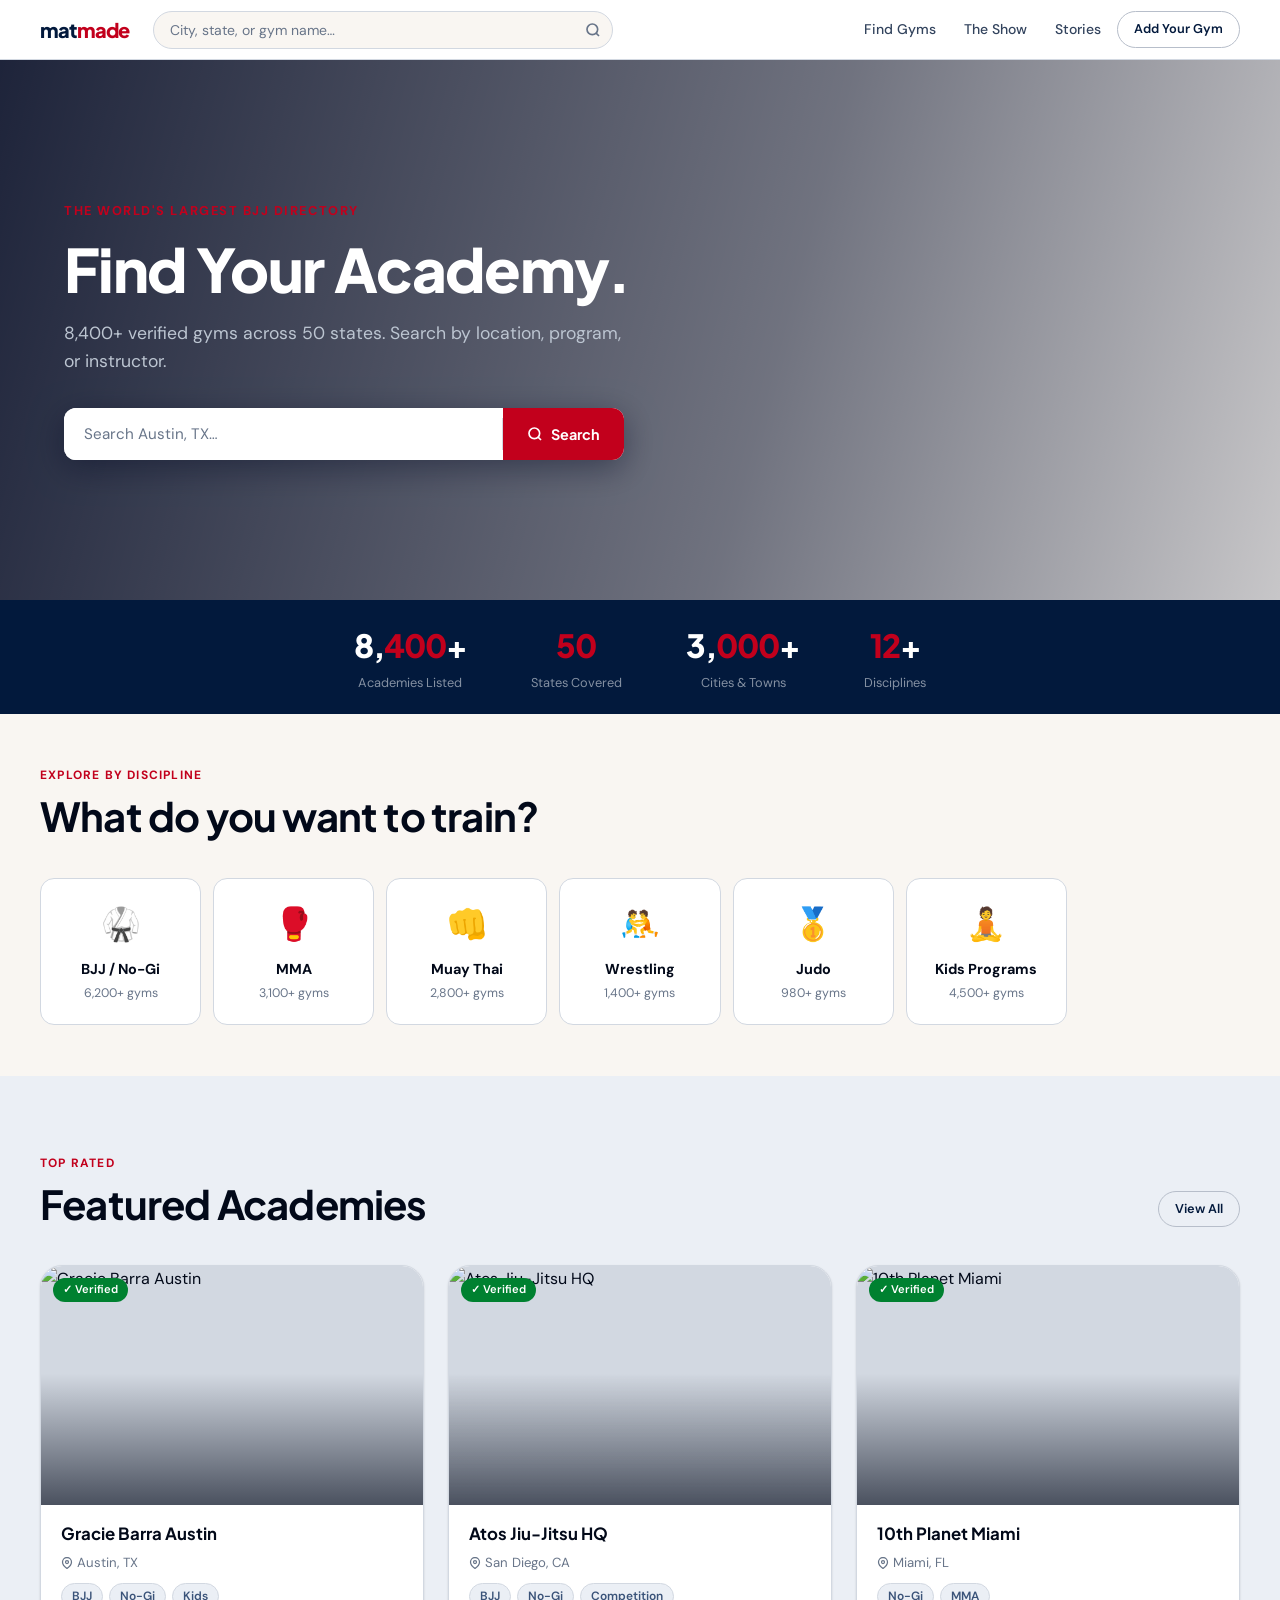
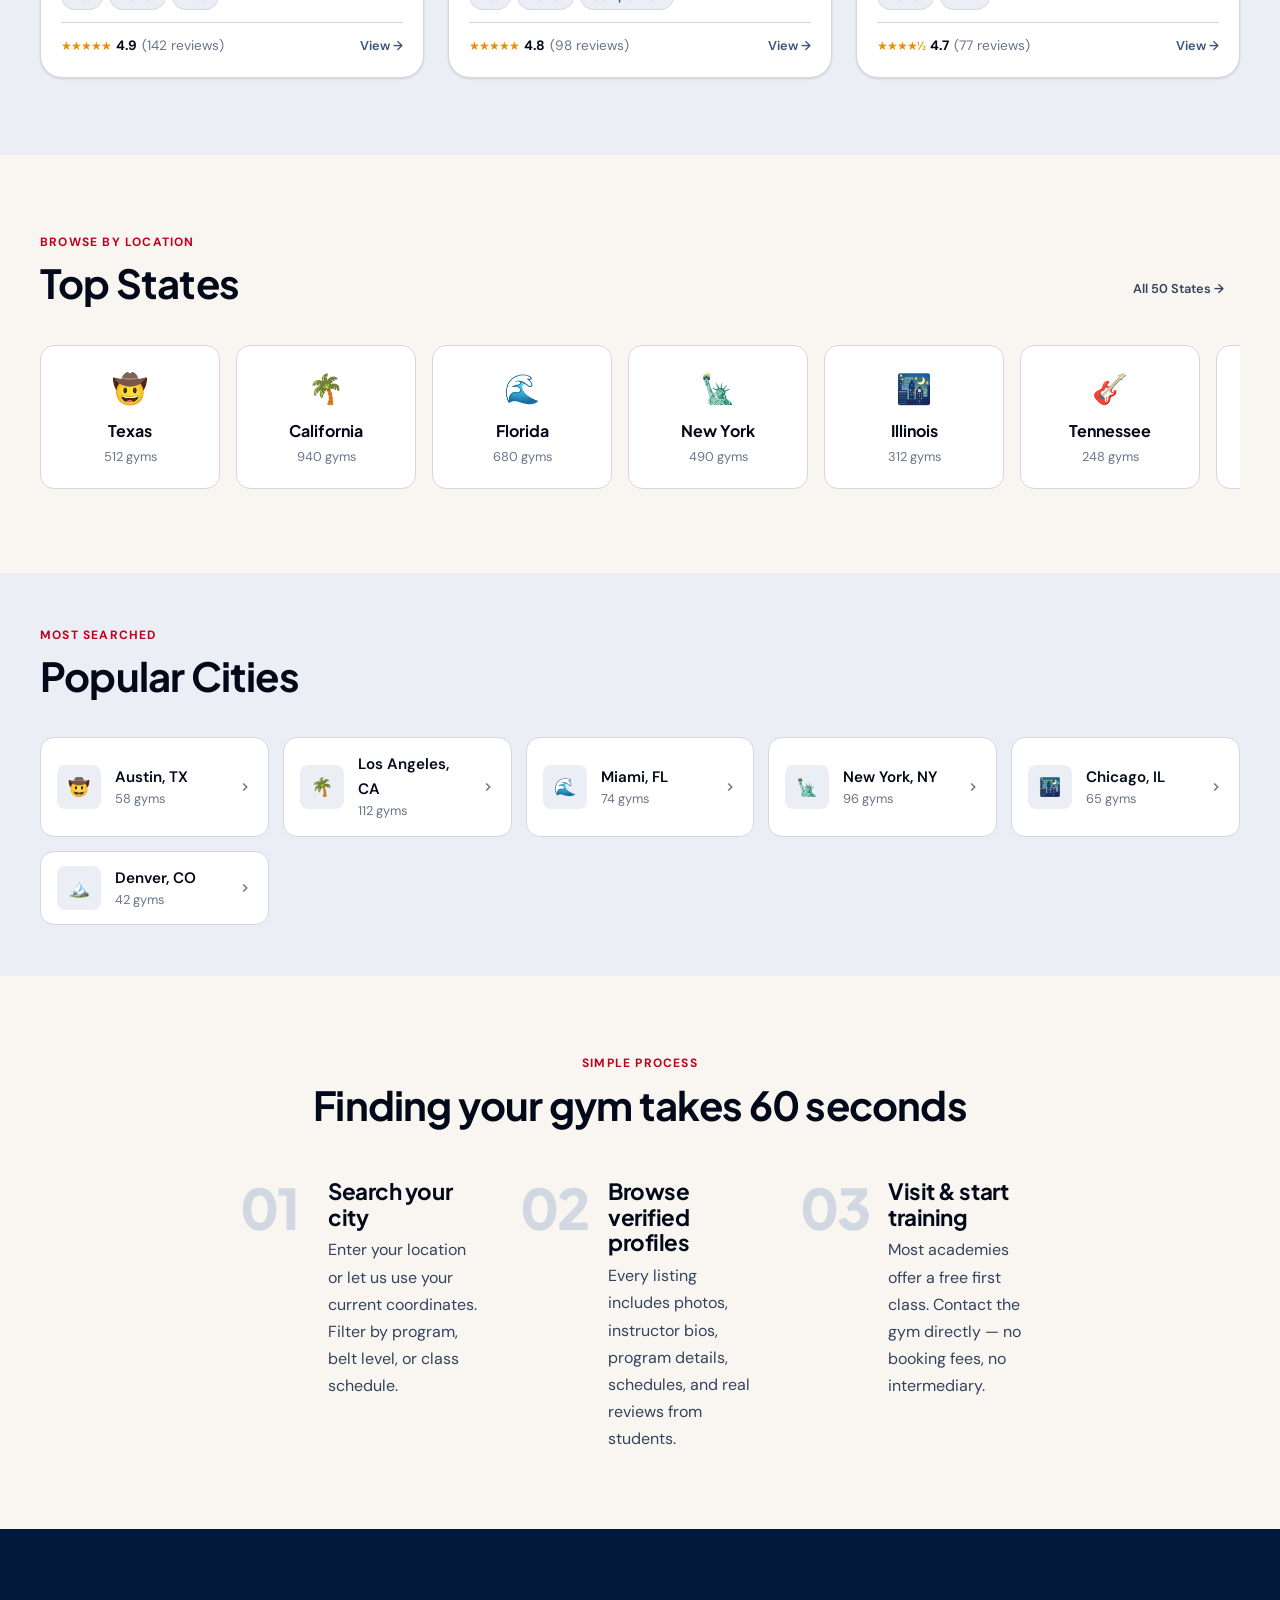
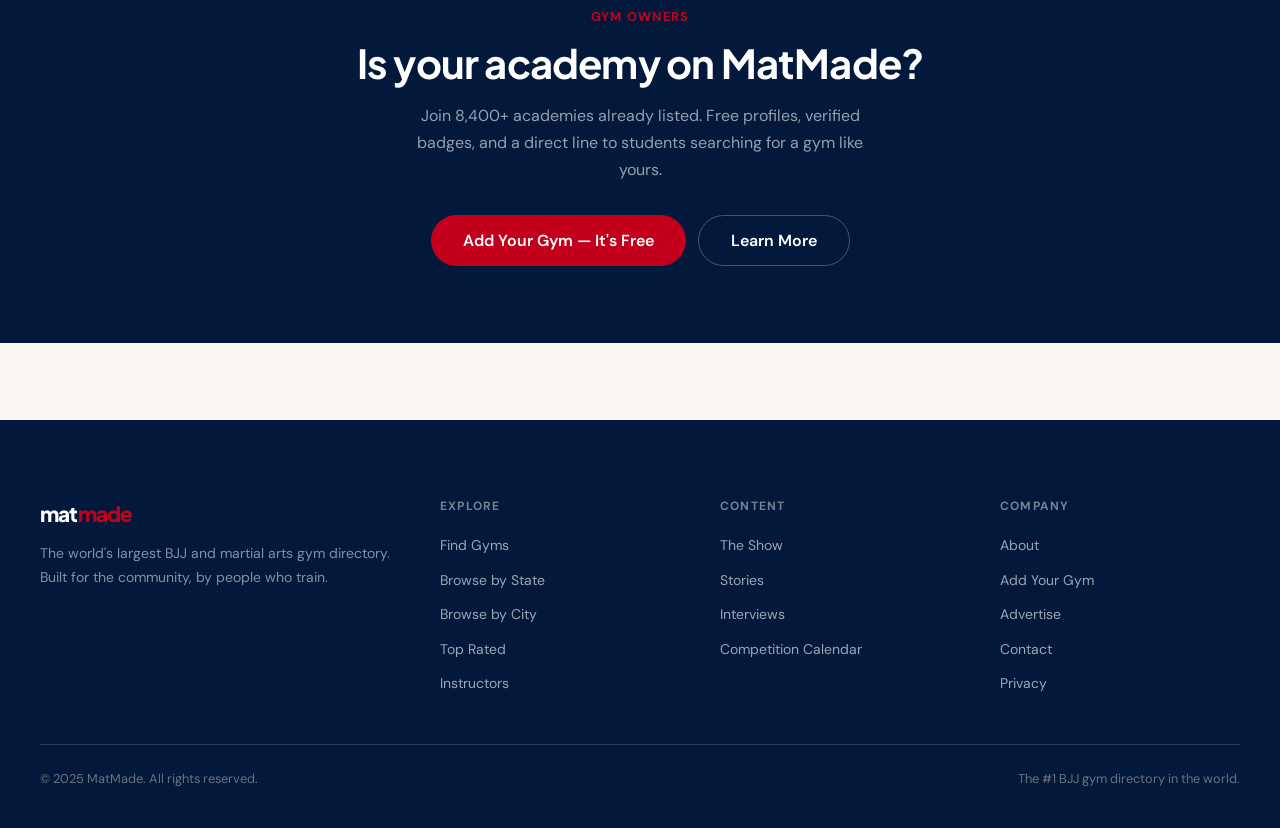
==== index.html @ c820d1ff "Initial MatMade redesign POC — 5-page editorial sports directory" ====
<!DOCTYPE html>
<html lang="en">
<head>
  <meta charset="UTF-8">
  <meta name="viewport" content="width=device-width, initial-scale=1.0">
  <title>MatMade — Find BJJ & Martial Arts Academies Near You</title>
  <link rel="stylesheet" href="css/style.css">
  <style>
    /* Homepage-specific */
    .popular-cities { display: grid; grid-template-columns: repeat(auto-fill, minmax(200px, 1fr)); gap: 14px; }
    .how-step { display: flex; gap: 24px; align-items: flex-start; }
    .how-step-num {
      font-family: var(--font-display); font-weight: 800; font-size: 3.5rem;
      color: var(--border); line-height: 1; flex-shrink: 0; width: 64px;
      letter-spacing: -0.04em;
    }
    .how-steps { display: grid; grid-template-columns: repeat(auto-fit, minmax(240px, 1fr)); gap: 40px; }
    .program-explore { display: grid; grid-template-columns: repeat(auto-fill, minmax(160px, 1fr)); gap: 12px; }
    .program-tile {
      background: var(--surface); border: 1.5px solid var(--border);
      border-radius: var(--r-md); padding: 20px 16px; text-align: center;
      cursor: pointer; transition: all 0.15s var(--ease-out);
    }
    .program-tile:hover { border-color: var(--navy); background: var(--bg-tint); transform: translateY(-2px); }
    .program-tile-icon { font-size: 2rem; margin-bottom: 8px; }
    .program-tile-name { font-weight: 700; font-size: 0.9rem; color: var(--text); }
    .program-tile-count { font-size: 0.775rem; color: var(--text-dim); margin-top: 3px; }
    .top-states { overflow: hidden; }
  </style>
</head>
<body>

<!-- Nav -->
<nav class="nav">
  <div class="nav-inner">
    <a href="index.html" class="nav-logo">mat<span>made</span></a>
    <div class="nav-search">
      <input type="text" placeholder="City, state, or gym name…" aria-label="Search gyms">
      <svg class="nav-search-icon" xmlns="http://www.w3.org/2000/svg" width="16" height="16" viewBox="0 0 24 24" fill="none" stroke="currentColor" stroke-width="2.5" aria-hidden="true"><circle cx="11" cy="11" r="8"/><line x1="21" y1="21" x2="16.65" y2="16.65"/></svg>
    </div>
    <div class="nav-links">
      <a href="#" class="nav-link">Find Gyms</a>
      <a href="#" class="nav-link">The Show</a>
      <a href="#" class="nav-link">Stories</a>
      <a href="#" class="btn btn-outline btn-sm" style="border-radius:999px">Add Your Gym</a>
    </div>
  </div>
</nav>

<!-- Hero -->
<section class="home-hero">
  <div class="home-hero-bg"></div>
  <div class="home-hero-overlay"></div>
  <div class="home-hero-content fade-up">
    <p class="home-hero-eyebrow">The World's Largest BJJ Directory</p>
    <h1>Find Your Academy.</h1>
    <p class="home-hero-sub">8,400+ verified gyms across 50 states. Search by location, program, or instructor.</p>
    <div class="hero-search-box" role="search">
      <input type="text" placeholder="Search Austin, TX…" aria-label="City or gym name">
      <div class="hero-search-divider" aria-hidden="true"></div>
      <button class="hero-search-btn" aria-label="Search">
        <svg xmlns="http://www.w3.org/2000/svg" width="16" height="16" viewBox="0 0 24 24" fill="none" stroke="currentColor" stroke-width="2.5" aria-hidden="true"><circle cx="11" cy="11" r="8"/><line x1="21" y1="21" x2="16.65" y2="16.65"/></svg>
        Search
      </button>
    </div>
  </div>
</section>

<!-- Stats bar -->
<div class="stats-bar">
  <div class="container stats-bar-inner">
    <div class="stat-item fade-up">
      <div class="stat-value">8,<span>400</span>+</div>
      <div class="stat-label">Academies Listed</div>
    </div>
    <div class="stat-item fade-up fade-up-delay-1">
      <div class="stat-value"><span>50</span></div>
      <div class="stat-label">States Covered</div>
    </div>
    <div class="stat-item fade-up fade-up-delay-2">
      <div class="stat-value">3,<span>000</span>+</div>
      <div class="stat-label">Cities &amp; Towns</div>
    </div>
    <div class="stat-item fade-up fade-up-delay-3">
      <div class="stat-value"><span>12</span>+</div>
      <div class="stat-label">Disciplines</div>
    </div>
  </div>
</div>

<!-- Browse by program -->
<section class="section-sm">
  <div class="container">
    <div class="section-header">
      <div>
        <p class="section-eyebrow">Explore by Discipline</p>
        <h2>What do you want to train?</h2>
      </div>
    </div>
    <div class="program-explore">
      <div class="program-tile">
        <div class="program-tile-icon">🥋</div>
        <div class="program-tile-name">BJJ / No-Gi</div>
        <div class="program-tile-count">6,200+ gyms</div>
      </div>
      <div class="program-tile">
        <div class="program-tile-icon">🥊</div>
        <div class="program-tile-name">MMA</div>
        <div class="program-tile-count">3,100+ gyms</div>
      </div>
      <div class="program-tile">
        <div class="program-tile-icon">👊</div>
        <div class="program-tile-name">Muay Thai</div>
        <div class="program-tile-count">2,800+ gyms</div>
      </div>
      <div class="program-tile">
        <div class="program-tile-icon">🤼</div>
        <div class="program-tile-name">Wrestling</div>
        <div class="program-tile-count">1,400+ gyms</div>
      </div>
      <div class="program-tile">
        <div class="program-tile-icon">🥇</div>
        <div class="program-tile-name">Judo</div>
        <div class="program-tile-count">980+ gyms</div>
      </div>
      <div class="program-tile">
        <div class="program-tile-icon">🧘</div>
        <div class="program-tile-name">Kids Programs</div>
        <div class="program-tile-count">4,500+ gyms</div>
      </div>
    </div>
  </div>
</section>

<!-- Featured gyms -->
<section class="section" style="background: var(--bg-tint);">
  <div class="container">
    <div class="section-header">
      <div>
        <p class="section-eyebrow">Top Rated</p>
        <h2>Featured Academies</h2>
      </div>
      <a href="state.html" class="btn btn-outline btn-sm">View All</a>
    </div>
    <div class="grid-3">

      <!-- Card 1 -->
      <article class="gym-card" onclick="location.href='gym.html'">
        <div class="gym-card-photo">
          <img src="https://images.unsplash.com/photo-1571019613454-1cb2f99b2d8b?w=640&q=75" alt="Gracie Barra Austin" loading="lazy">
          <div class="gym-card-overlay"></div>
          <div class="gym-card-badges">
            <span class="badge badge-verified" style="font-size:0.7rem">✓ Verified</span>
          </div>
        </div>
        <div class="gym-card-body">
          <div class="gym-card-name">Gracie Barra Austin</div>
          <div class="gym-card-location">
            <svg xmlns="http://www.w3.org/2000/svg" width="12" height="12" viewBox="0 0 24 24" fill="none" stroke="currentColor" stroke-width="2.5" aria-hidden="true"><path d="M21 10c0 7-9 13-9 13s-9-6-9-13a9 9 0 0 1 18 0z"/><circle cx="12" cy="10" r="3"/></svg>
            Austin, TX
          </div>
          <div class="gym-card-programs">
            <span class="badge badge-program">BJJ</span>
            <span class="badge badge-program">No-Gi</span>
            <span class="badge badge-program">Kids</span>
          </div>
          <div class="gym-card-meta">
            <div class="gym-card-rating">
              <span class="stars">★★★★★</span>
              <strong>4.9</strong>
              <span>(142 reviews)</span>
            </div>
            <span class="gym-card-action">View →</span>
          </div>
        </div>
      </article>

      <!-- Card 2 -->
      <article class="gym-card">
        <div class="gym-card-photo">
          <img src="https://images.unsplash.com/photo-1555597673-b21d5c935865?w=640&q=75" alt="Atos Jiu-Jitsu HQ" loading="lazy">
          <div class="gym-card-overlay"></div>
          <div class="gym-card-badges">
            <span class="badge badge-verified" style="font-size:0.7rem">✓ Verified</span>
          </div>
        </div>
        <div class="gym-card-body">
          <div class="gym-card-name">Atos Jiu-Jitsu HQ</div>
          <div class="gym-card-location">
            <svg xmlns="http://www.w3.org/2000/svg" width="12" height="12" viewBox="0 0 24 24" fill="none" stroke="currentColor" stroke-width="2.5" aria-hidden="true"><path d="M21 10c0 7-9 13-9 13s-9-6-9-13a9 9 0 0 1 18 0z"/><circle cx="12" cy="10" r="3"/></svg>
            San Diego, CA
          </div>
          <div class="gym-card-programs">
            <span class="badge badge-program">BJJ</span>
            <span class="badge badge-program">No-Gi</span>
            <span class="badge badge-program">Competition</span>
          </div>
          <div class="gym-card-meta">
            <div class="gym-card-rating">
              <span class="stars">★★★★★</span>
              <strong>4.8</strong>
              <span>(98 reviews)</span>
            </div>
            <span class="gym-card-action">View →</span>
          </div>
        </div>
      </article>

      <!-- Card 3 -->
      <article class="gym-card">
        <div class="gym-card-photo">
          <img src="https://images.unsplash.com/photo-1534438327276-14e5300c3a48?w=640&q=75" alt="10th Planet Miami" loading="lazy">
          <div class="gym-card-overlay"></div>
          <div class="gym-card-badges">
            <span class="badge badge-verified" style="font-size:0.7rem">✓ Verified</span>
          </div>
        </div>
        <div class="gym-card-body">
          <div class="gym-card-name">10th Planet Miami</div>
          <div class="gym-card-location">
            <svg xmlns="http://www.w3.org/2000/svg" width="12" height="12" viewBox="0 0 24 24" fill="none" stroke="currentColor" stroke-width="2.5" aria-hidden="true"><path d="M21 10c0 7-9 13-9 13s-9-6-9-13a9 9 0 0 1 18 0z"/><circle cx="12" cy="10" r="3"/></svg>
            Miami, FL
          </div>
          <div class="gym-card-programs">
            <span class="badge badge-program">No-Gi</span>
            <span class="badge badge-program">MMA</span>
          </div>
          <div class="gym-card-meta">
            <div class="gym-card-rating">
              <span class="stars">★★★★½</span>
              <strong>4.7</strong>
              <span>(77 reviews)</span>
            </div>
            <span class="gym-card-action">View →</span>
          </div>
        </div>
      </article>

    </div>
  </div>
</section>

<!-- Browse by state -->
<section class="section">
  <div class="container">
    <div class="section-header">
      <div>
        <p class="section-eyebrow">Browse by Location</p>
        <h2>Top States</h2>
      </div>
      <a href="state.html" class="btn btn-ghost btn-sm">All 50 States →</a>
    </div>
    <div class="top-states">
      <div class="hscroll">
        <a href="state.html" class="state-card">
          <div style="font-size:1.8rem;margin-bottom:6px">🤠</div>
          <div class="state-card-name">Texas</div>
          <div class="state-card-count">512 gyms</div>
        </a>
        <div class="state-card">
          <div style="font-size:1.8rem;margin-bottom:6px">🌴</div>
          <div class="state-card-name">California</div>
          <div class="state-card-count">940 gyms</div>
        </div>
        <div class="state-card">
          <div style="font-size:1.8rem;margin-bottom:6px">🌊</div>
          <div class="state-card-name">Florida</div>
          <div class="state-card-count">680 gyms</div>
        </div>
        <div class="state-card">
          <div style="font-size:1.8rem;margin-bottom:6px">🗽</div>
          <div class="state-card-name">New York</div>
          <div class="state-card-count">490 gyms</div>
        </div>
        <div class="state-card">
          <div style="font-size:1.8rem;margin-bottom:6px">🌃</div>
          <div class="state-card-name">Illinois</div>
          <div class="state-card-count">312 gyms</div>
        </div>
        <div class="state-card">
          <div style="font-size:1.8rem;margin-bottom:6px">🎸</div>
          <div class="state-card-name">Tennessee</div>
          <div class="state-card-count">248 gyms</div>
        </div>
        <div class="state-card">
          <div style="font-size:1.8rem;margin-bottom:6px">🏔️</div>
          <div class="state-card-name">Colorado</div>
          <div class="state-card-count">290 gyms</div>
        </div>
        <div class="state-card">
          <div style="font-size:1.8rem;margin-bottom:6px">🌞</div>
          <div class="state-card-name">Arizona</div>
          <div class="state-card-count">278 gyms</div>
        </div>
        <div class="state-card">
          <div style="font-size:1.8rem;margin-bottom:6px">🏙️</div>
          <div class="state-card-name">Georgia</div>
          <div class="state-card-count">260 gyms</div>
        </div>
        <div class="state-card">
          <div style="font-size:1.8rem;margin-bottom:6px">🎰</div>
          <div class="state-card-name">Nevada</div>
          <div class="state-card-count">195 gyms</div>
        </div>
      </div>
    </div>
  </div>
</section>

<!-- Popular cities -->
<section class="section-sm" style="background: var(--bg-tint);">
  <div class="container">
    <div class="section-header">
      <div>
        <p class="section-eyebrow">Most Searched</p>
        <h2>Popular Cities</h2>
      </div>
    </div>
    <div class="popular-cities">
      <a href="city.html" class="city-card">
        <div class="city-card-icon">🤠</div>
        <div class="city-card-info">
          <div class="city-card-name">Austin, TX</div>
          <div class="city-card-count">58 gyms</div>
        </div>
        <svg class="city-card-arrow" xmlns="http://www.w3.org/2000/svg" width="14" height="14" viewBox="0 0 24 24" fill="none" stroke="currentColor" stroke-width="2.5" aria-hidden="true"><polyline points="9 18 15 12 9 6"/></svg>
      </a>
      <div class="city-card">
        <div class="city-card-icon">🌴</div>
        <div class="city-card-info">
          <div class="city-card-name">Los Angeles, CA</div>
          <div class="city-card-count">112 gyms</div>
        </div>
        <svg class="city-card-arrow" xmlns="http://www.w3.org/2000/svg" width="14" height="14" viewBox="0 0 24 24" fill="none" stroke="currentColor" stroke-width="2.5" aria-hidden="true"><polyline points="9 18 15 12 9 6"/></svg>
      </div>
      <div class="city-card">
        <div class="city-card-icon">🌊</div>
        <div class="city-card-info">
          <div class="city-card-name">Miami, FL</div>
          <div class="city-card-count">74 gyms</div>
        </div>
        <svg class="city-card-arrow" xmlns="http://www.w3.org/2000/svg" width="14" height="14" viewBox="0 0 24 24" fill="none" stroke="currentColor" stroke-width="2.5" aria-hidden="true"><polyline points="9 18 15 12 9 6"/></svg>
      </div>
      <div class="city-card">
        <div class="city-card-icon">🗽</div>
        <div class="city-card-info">
          <div class="city-card-name">New York, NY</div>
          <div class="city-card-count">96 gyms</div>
        </div>
        <svg class="city-card-arrow" xmlns="http://www.w3.org/2000/svg" width="14" height="14" viewBox="0 0 24 24" fill="none" stroke="currentColor" stroke-width="2.5" aria-hidden="true"><polyline points="9 18 15 12 9 6"/></svg>
      </div>
      <div class="city-card">
        <div class="city-card-icon">🌃</div>
        <div class="city-card-info">
          <div class="city-card-name">Chicago, IL</div>
          <div class="city-card-count">65 gyms</div>
        </div>
        <svg class="city-card-arrow" xmlns="http://www.w3.org/2000/svg" width="14" height="14" viewBox="0 0 24 24" fill="none" stroke="currentColor" stroke-width="2.5" aria-hidden="true"><polyline points="9 18 15 12 9 6"/></svg>
      </div>
      <div class="city-card">
        <div class="city-card-icon">🏔️</div>
        <div class="city-card-info">
          <div class="city-card-name">Denver, CO</div>
          <div class="city-card-count">42 gyms</div>
        </div>
        <svg class="city-card-arrow" xmlns="http://www.w3.org/2000/svg" width="14" height="14" viewBox="0 0 24 24" fill="none" stroke="currentColor" stroke-width="2.5" aria-hidden="true"><polyline points="9 18 15 12 9 6"/></svg>
      </div>
    </div>
  </div>
</section>

<!-- How it works -->
<section class="section">
  <div class="container-narrow">
    <div style="text-align:center; margin-bottom: clamp(32px, 4vw, 56px)">
      <p class="section-eyebrow">Simple Process</p>
      <h2>Finding your gym takes 60 seconds</h2>
    </div>
    <div class="how-steps">
      <div class="how-step">
        <div class="how-step-num">01</div>
        <div>
          <h3 style="margin-bottom:6px">Search your city</h3>
          <p>Enter your location or let us use your current coordinates. Filter by program, belt level, or class schedule.</p>
        </div>
      </div>
      <div class="how-step">
        <div class="how-step-num">02</div>
        <div>
          <h3 style="margin-bottom:6px">Browse verified profiles</h3>
          <p>Every listing includes photos, instructor bios, program details, schedules, and real reviews from students.</p>
        </div>
      </div>
      <div class="how-step">
        <div class="how-step-num">03</div>
        <div>
          <h3 style="margin-bottom:6px">Visit &amp; start training</h3>
          <p>Most academies offer a free first class. Contact the gym directly — no booking fees, no intermediary.</p>
        </div>
      </div>
    </div>
  </div>
</section>

<!-- CTA band -->
<section style="background: var(--navy); padding: clamp(48px, 6vw, 80px) 0;">
  <div class="container" style="text-align:center">
    <p style="font-size:0.8rem;font-weight:700;letter-spacing:0.1em;text-transform:uppercase;color:var(--red);margin-bottom:12px">Gym Owners</p>
    <h2 style="color:white; margin-bottom:16px">Is your academy on MatMade?</h2>
    <p style="color:oklch(70% 0.025 258); max-width:480px; margin: 0 auto 32px; font-size:1rem">Join 8,400+ academies already listed. Free profiles, verified badges, and a direct line to students searching for a gym like yours.</p>
    <div style="display:flex;gap:12px;justify-content:center;flex-wrap:wrap">
      <button class="btn btn-primary btn-lg">Add Your Gym — It's Free</button>
      <button class="btn btn-outline btn-lg" style="color:white;border-color:oklch(45% 0.05 258)">Learn More</button>
    </div>
  </div>
</section>

<!-- Footer -->
<footer>
  <div class="container">
    <div class="footer-grid">
      <div>
        <div class="footer-logo">mat<span>made</span></div>
        <p class="footer-desc">The world's largest BJJ and martial arts gym directory. Built for the community, by people who train.</p>
      </div>
      <div>
        <div class="footer-heading">Explore</div>
        <ul class="footer-links">
          <li><a href="#">Find Gyms</a></li>
          <li><a href="#">Browse by State</a></li>
          <li><a href="#">Browse by City</a></li>
          <li><a href="#">Top Rated</a></li>
          <li><a href="#">Instructors</a></li>
        </ul>
      </div>
      <div>
        <div class="footer-heading">Content</div>
        <ul class="footer-links">
          <li><a href="#">The Show</a></li>
          <li><a href="#">Stories</a></li>
          <li><a href="#">Interviews</a></li>
          <li><a href="#">Competition Calendar</a></li>
        </ul>
      </div>
      <div>
        <div class="footer-heading">Company</div>
        <ul class="footer-links">
          <li><a href="#">About</a></li>
          <li><a href="#">Add Your Gym</a></li>
          <li><a href="#">Advertise</a></li>
          <li><a href="#">Contact</a></li>
          <li><a href="#">Privacy</a></li>
        </ul>
      </div>
    </div>
    <div class="footer-bottom">
      <span>© 2025 MatMade. All rights reserved.</span>
      <span>The #1 BJJ gym directory in the world.</span>
    </div>
  </div>
</footer>

<!-- Mobile nav -->
<nav class="mobile-nav" aria-label="Mobile navigation">
  <div class="mobile-nav-inner">
    <div class="mobile-nav-item active">
      <svg xmlns="http://www.w3.org/2000/svg" width="22" height="22" viewBox="0 0 24 24" fill="none" stroke="currentColor" stroke-width="2" aria-hidden="true"><path d="m3 9 9-7 9 7v11a2 2 0 0 1-2 2H5a2 2 0 0 1-2-2z"/><polyline points="9 22 9 12 15 12 15 22"/></svg>
      Home
    </div>
    <a href="city.html" class="mobile-nav-item" style="text-decoration:none">
      <svg xmlns="http://www.w3.org/2000/svg" width="22" height="22" viewBox="0 0 24 24" fill="none" stroke="currentColor" stroke-width="2" aria-hidden="true"><circle cx="11" cy="11" r="8"/><line x1="21" y1="21" x2="16.65" y2="16.65"/></svg>
      Search
    </a>
    <div class="mobile-nav-item">
      <svg xmlns="http://www.w3.org/2000/svg" width="22" height="22" viewBox="0 0 24 24" fill="none" stroke="currentColor" stroke-width="2" aria-hidden="true"><polygon points="3 6 9 3 15 6 21 3 21 18 15 21 9 18 3 21"/><line x1="9" y1="3" x2="9" y2="18"/><line x1="15" y1="6" x2="15" y2="21"/></svg>
      Map
    </div>
    <div class="mobile-nav-item">
      <svg xmlns="http://www.w3.org/2000/svg" width="22" height="22" viewBox="0 0 24 24" fill="none" stroke="currentColor" stroke-width="2" aria-hidden="true"><path d="M20 21v-2a4 4 0 0 0-4-4H8a4 4 0 0 0-4 4v2"/><circle cx="12" cy="7" r="4"/></svg>
      Profile
    </div>
  </div>
</nav>

<script src="js/app.js"></script>
</body>
</html>
---- css/style.css ----
/* Direction: editorial sports magazine — authority through typography, sport photography over decoration */

@import url('https://fonts.googleapis.com/css2?family=Plus+Jakarta+Sans:ital,wght@0,300;0,400;0,500;0,600;0,700;0,800;1,400&family=DM+Sans:ital,opsz,wght@0,9..40,300;0,9..40,400;0,9..40,500;0,9..40,600;1,9..40,400&display=swap');

*, *::before, *::after { box-sizing: border-box; margin: 0; padding: 0; }

:root {
  --navy:       oklch(22% 0.075 258);
  --navy-mid:   oklch(32% 0.08 258);
  --navy-soft:  oklch(44% 0.07 258);
  --red:        oklch(50% 0.22 23);
  --red-dim:    oklch(58% 0.15 23);
  --bg:         oklch(97.5% 0.006 80);
  --bg-tint:    oklch(95% 0.009 258);
  --surface:    oklch(100% 0 0);
  --border:     oklch(88% 0.014 258);
  --border-mid: oklch(80% 0.018 258);
  --text:       oklch(14% 0.04 258);
  --text-mid:   oklch(38% 0.05 258);
  --text-dim:   oklch(56% 0.035 258);
  --belt-white: oklch(96% 0.005 258);
  --belt-blue:  oklch(45% 0.17 258);
  --belt-purple:oklch(43% 0.19 310);
  --belt-brown: oklch(38% 0.09 55);
  --belt-black: oklch(18% 0.02 258);
  --star:       oklch(72% 0.19 75);

  --font-display: 'Plus Jakarta Sans', sans-serif;
  --font-body:    'DM Sans', sans-serif;

  --r-xs:  4px;
  --r-sm:  8px;
  --r-md:  14px;
  --r-lg:  22px;
  --r-xl:  32px;

  --shadow-sm:  0 1px 3px oklch(14% 0.04 258 / 0.08), 0 1px 2px oklch(14% 0.04 258 / 0.05);
  --shadow-md:  0 4px 16px oklch(14% 0.04 258 / 0.1), 0 1px 4px oklch(14% 0.04 258 / 0.06);
  --shadow-lg:  0 12px 40px oklch(14% 0.04 258 / 0.14), 0 4px 10px oklch(14% 0.04 258 / 0.08);

  --ease-out: cubic-bezier(0.22, 1, 0.36, 1);
  --ease-in-out: cubic-bezier(0.45, 0, 0.55, 1);
}

html { scroll-behavior: smooth; }

body {
  font-family: var(--font-body);
  background: var(--bg);
  color: var(--text);
  font-size: 16px;
  line-height: 1.6;
  -webkit-font-smoothing: antialiased;
}

/* ─── Typography ─── */
h1,h2,h3,h4,h5 {
  font-family: var(--font-display);
  line-height: 1.15;
  letter-spacing: -0.02em;
}
h1 { font-size: clamp(2rem, 4vw + 1rem, 3.75rem); font-weight: 800; }
h2 { font-size: clamp(1.5rem, 2.5vw + 0.5rem, 2.5rem); font-weight: 700; }
h3 { font-size: clamp(1.1rem, 1.5vw + 0.3rem, 1.4rem); font-weight: 700; }
h4 { font-size: 1rem; font-weight: 600; }
p  { line-height: 1.7; color: var(--text-mid); }
a  { color: inherit; text-decoration: none; }

/* ─── Nav ─── */
.nav {
  position: sticky; top: 0; z-index: 200;
  background: var(--surface);
  border-bottom: 1px solid var(--border);
  height: 60px;
  display: flex; align-items: center;
}
.nav-inner {
  width: 100%; max-width: 1320px; margin: 0 auto;
  padding: 0 clamp(16px, 4vw, 40px);
  display: flex; align-items: center; gap: 24px;
}
.nav-logo {
  font-family: var(--font-display);
  font-weight: 800; font-size: 1.25rem;
  letter-spacing: -0.04em;
  color: var(--navy);
  flex-shrink: 0;
}
.nav-logo span { color: var(--red); }
.nav-search {
  flex: 1; max-width: 460px;
  position: relative;
}
.nav-search input {
  width: 100%; height: 38px;
  border: 1.5px solid var(--border);
  border-radius: 999px;
  padding: 0 40px 0 16px;
  font-family: var(--font-body);
  font-size: 0.875rem;
  background: var(--bg);
  color: var(--text);
  outline: none;
  transition: border-color 0.15s;
}
.nav-search input:focus { border-color: var(--navy); }
.nav-search input::placeholder { color: var(--text-dim); }
.nav-search-icon {
  position: absolute; right: 12px; top: 50%; transform: translateY(-50%);
  color: var(--text-dim); pointer-events: none;
}
.nav-links {
  display: flex; align-items: center; gap: 4px;
  margin-left: auto; flex-shrink: 0;
}
.nav-link {
  padding: 6px 12px; border-radius: var(--r-sm);
  font-size: 0.875rem; font-weight: 500;
  color: var(--text-mid);
  transition: color 0.15s, background 0.15s;
}
.nav-link:hover { color: var(--text); background: var(--bg-tint); }
.nav-cta {
  padding: 7px 18px; border-radius: 999px;
  background: var(--navy); color: white;
  font-size: 0.875rem; font-weight: 600;
  transition: background 0.15s, transform 0.15s;
}
.nav-cta:hover { background: var(--navy-mid); transform: translateY(-1px); }
@media (max-width: 768px) {
  .nav-links { display: none; }
  .nav-search { max-width: 100%; }
}

/* ─── Container ─── */
.container {
  max-width: 1320px;
  margin: 0 auto;
  padding: 0 clamp(16px, 4vw, 40px);
}
.container-narrow { max-width: 880px; margin: 0 auto; padding: 0 clamp(16px, 4vw, 40px); }
.container-wide   { max-width: 1520px; margin: 0 auto; padding: 0 clamp(16px, 4vw, 40px); }

/* ─── Buttons ─── */
.btn {
  display: inline-flex; align-items: center; gap: 8px;
  padding: 10px 22px; border-radius: 999px;
  font-family: var(--font-body); font-size: 0.9rem; font-weight: 600;
  cursor: pointer; border: none; transition: all 0.15s var(--ease-out);
  white-space: nowrap;
}
.btn-primary { background: var(--red); color: white; }
.btn-primary:hover { background: var(--red-dim); transform: translateY(-1px); box-shadow: 0 4px 16px oklch(50% 0.22 23 / 0.3); }
.btn-navy { background: var(--navy); color: white; }
.btn-navy:hover { background: var(--navy-mid); transform: translateY(-1px); }
.btn-outline {
  background: transparent; color: var(--navy);
  border: 1.5px solid var(--border-mid);
}
.btn-outline:hover { border-color: var(--navy); background: var(--bg-tint); }
.btn-ghost { background: transparent; color: var(--text-mid); }
.btn-ghost:hover { color: var(--text); background: var(--bg-tint); }
.btn-sm { padding: 7px 16px; font-size: 0.8rem; }
.btn-lg { padding: 14px 32px; font-size: 1rem; }

/* ─── Badges / Tags ─── */
.badge {
  display: inline-flex; align-items: center; gap: 5px;
  padding: 3px 10px; border-radius: 999px;
  font-size: 0.75rem; font-weight: 600;
  white-space: nowrap;
}
.badge-belt { color: white; }
.badge-navy { background: var(--navy); color: white; }
.badge-red  { background: var(--red);  color: white; }
.badge-outline { background: transparent; border: 1.5px solid var(--border); color: var(--text-mid); }
.badge-program { background: var(--bg-tint); color: var(--navy-soft); border: 1px solid var(--border); }
.badge-verified { background: oklch(52% 0.16 150); color: white; }
.badge-open { background: oklch(52% 0.16 150 / 0.12); color: oklch(35% 0.14 150); border: 1px solid oklch(52% 0.16 150 / 0.25); }
.badge-closed { background: oklch(56% 0.12 23 / 0.1); color: oklch(40% 0.15 23); border: 1px solid oklch(56% 0.12 23 / 0.2); }

/* ─── Gym Card ─── */
.gym-card {
  background: var(--surface);
  border-radius: var(--r-lg);
  overflow: hidden;
  box-shadow: var(--shadow-sm);
  border: 1px solid var(--border);
  transition: transform 0.2s var(--ease-out), box-shadow 0.2s var(--ease-out);
  cursor: pointer;
}
.gym-card:hover { transform: translateY(-3px); box-shadow: var(--shadow-md); }
.gym-card-photo {
  position: relative; aspect-ratio: 16/10;
  overflow: hidden; background: var(--border);
}
.gym-card-photo img {
  width: 100%; height: 100%; object-fit: cover;
  transition: transform 0.4s var(--ease-out);
}
.gym-card:hover .gym-card-photo img { transform: scale(1.04); }
.gym-card-overlay {
  position: absolute; inset: 0;
  background: linear-gradient(to top, oklch(14% 0.04 258 / 0.65) 0%, transparent 55%);
}
.gym-card-badges {
  position: absolute; top: 12px; left: 12px;
  display: flex; gap: 6px; flex-wrap: wrap;
}
.gym-card-body { padding: 16px 20px 20px; }
.gym-card-name {
  font-family: var(--font-display);
  font-size: 1.05rem; font-weight: 700;
  color: var(--text); margin-bottom: 4px;
}
.gym-card-location {
  font-size: 0.825rem; color: var(--text-dim);
  display: flex; align-items: center; gap: 4px;
  margin-bottom: 10px;
}
.gym-card-programs {
  display: flex; gap: 6px; flex-wrap: wrap;
  margin-bottom: 12px;
}
.gym-card-meta {
  display: flex; align-items: center; justify-content: space-between;
  padding-top: 12px; border-top: 1px solid var(--border);
}
.gym-card-rating { display: flex; align-items: center; gap: 5px; font-size: 0.85rem; }
.gym-card-rating .stars { color: var(--star); font-size: 0.75rem; }
.gym-card-rating strong { color: var(--text); font-weight: 700; }
.gym-card-rating span { color: var(--text-dim); }
.gym-card-action {
  font-size: 0.8rem; font-weight: 600; color: var(--navy-soft);
  display: flex; align-items: center; gap: 3px;
}

/* ─── Star Rating ─── */
.stars { color: var(--star); letter-spacing: -1px; }
.rating-row { display: flex; align-items: center; gap: 8px; }
.rating-row .score { font-weight: 800; font-size: 1.25rem; font-family: var(--font-display); }
.rating-row .count { font-size: 0.875rem; color: var(--text-dim); }

/* ─── Program Pill ─── */
.program-pill {
  display: inline-flex; align-items: center; gap: 6px;
  padding: 5px 12px; border-radius: 999px;
  font-size: 0.8rem; font-weight: 500;
  background: var(--bg); color: var(--text-mid);
  border: 1.5px solid var(--border);
}

/* ─── Filter Bar ─── */
.filter-bar {
  display: flex; align-items: center; gap: 8px;
  overflow-x: auto; padding-bottom: 2px;
  scrollbar-width: none;
}
.filter-bar::-webkit-scrollbar { display: none; }
.filter-chip {
  flex-shrink: 0; display: inline-flex; align-items: center; gap: 6px;
  padding: 7px 16px; border-radius: 999px;
  font-size: 0.85rem; font-weight: 500;
  background: var(--surface); color: var(--text-mid);
  border: 1.5px solid var(--border);
  cursor: pointer; transition: all 0.12s;
  white-space: nowrap;
}
.filter-chip:hover { border-color: var(--navy); color: var(--navy); }
.filter-chip.active { background: var(--navy); color: white; border-color: var(--navy); }

/* ─── Section headings ─── */
.section { padding: clamp(48px, 6vw, 96px) 0; }
.section-sm { padding: clamp(32px, 4vw, 64px) 0; }
.section-header {
  display: flex; align-items: flex-end; justify-content: space-between;
  margin-bottom: clamp(24px, 3vw, 40px);
  gap: 16px;
}
.section-header h2 { flex: 1; }
.section-eyebrow {
  font-size: 0.75rem; font-weight: 700; letter-spacing: 0.1em;
  text-transform: uppercase; color: var(--red);
  margin-bottom: 8px;
}

/* ─── Grid layouts ─── */
.grid-3 { display: grid; grid-template-columns: repeat(auto-fill, minmax(300px, 1fr)); gap: 24px; }
.grid-4 { display: grid; grid-template-columns: repeat(auto-fill, minmax(240px, 1fr)); gap: 20px; }
.grid-2 { display: grid; grid-template-columns: repeat(auto-fill, minmax(360px, 1fr)); gap: 24px; }

/* ─── Map+List Split ─── */
.split-view {
  display: grid;
  grid-template-columns: 420px 1fr;
  height: calc(100vh - 60px);
  overflow: hidden;
}
.split-list {
  overflow-y: auto; padding: 20px 16px;
  display: flex; flex-direction: column; gap: 12px;
  border-right: 1px solid var(--border);
}
.split-list::-webkit-scrollbar { width: 4px; }
.split-list::-webkit-scrollbar-thumb { background: var(--border); border-radius: 2px; }
.split-map { position: sticky; top: 0; height: 100%; }
.split-map iframe, .split-map #map { width: 100%; height: 100%; border: none; }
@media (max-width: 900px) {
  .split-view { grid-template-columns: 1fr; height: auto; }
  .split-map { display: none; }
  .split-map.show { display: block; height: 60vh; }
  .split-list { max-height: none; }
}

/* ─── Horizontal scroll row ─── */
.hscroll {
  display: flex; gap: 16px;
  overflow-x: auto; padding-bottom: 8px;
  scrollbar-width: none;
}
.hscroll::-webkit-scrollbar { display: none; }

/* ─── State card ─── */
.state-card {
  flex-shrink: 0; width: 180px;
  background: var(--surface);
  border-radius: var(--r-md);
  border: 1.5px solid var(--border);
  padding: 20px 16px;
  cursor: pointer; transition: all 0.15s var(--ease-out);
  text-align: center;
}
.state-card:hover { border-color: var(--navy); transform: translateY(-2px); box-shadow: var(--shadow-sm); }
.state-card-name { font-family: var(--font-display); font-weight: 700; font-size: 1rem; color: var(--text); }
.state-card-count { font-size: 0.8rem; color: var(--text-dim); margin-top: 4px; }

/* ─── City grid ─── */
.city-card {
  display: flex; align-items: center; gap: 14px;
  background: var(--surface);
  border-radius: var(--r-md);
  border: 1px solid var(--border);
  padding: 14px 16px;
  cursor: pointer; transition: all 0.15s var(--ease-out);
}
.city-card:hover { border-color: var(--navy); box-shadow: var(--shadow-sm); }
.city-card-icon {
  width: 44px; height: 44px; border-radius: var(--r-sm);
  background: var(--bg-tint); display: flex; align-items: center; justify-content: center;
  color: var(--navy-soft); font-size: 1.1rem; flex-shrink: 0;
}
.city-card-info { flex: 1; }
.city-card-name { font-weight: 600; font-size: 0.95rem; color: var(--text); }
.city-card-count { font-size: 0.8rem; color: var(--text-dim); }
.city-card-arrow { color: var(--text-dim); }

/* ─── List gym card (in split view) ─── */
.list-card {
  background: var(--surface);
  border-radius: var(--r-md);
  border: 1.5px solid var(--border);
  overflow: hidden; cursor: pointer;
  transition: all 0.15s var(--ease-out);
  display: flex; gap: 0;
}
.list-card:hover { border-color: var(--navy-soft); box-shadow: var(--shadow-sm); }
.list-card.active { border-color: var(--navy); box-shadow: 0 0 0 2px oklch(22% 0.075 258 / 0.15); }
.list-card-photo {
  width: 110px; flex-shrink: 0;
  background: var(--border); overflow: hidden;
}
.list-card-photo img { width: 100%; height: 100%; object-fit: cover; }
.list-card-body { padding: 12px 14px; flex: 1; min-width: 0; }
.list-card-name { font-weight: 700; font-size: 0.9rem; color: var(--text); white-space: nowrap; overflow: hidden; text-overflow: ellipsis; }
.list-card-location { font-size: 0.775rem; color: var(--text-dim); margin: 2px 0 6px; }
.list-card-programs { display: flex; gap: 5px; flex-wrap: wrap; margin-bottom: 6px; }
.list-card-meta { display: flex; align-items: center; gap: 8px; }

/* ─── Gym profile hero ─── */
.gym-hero {
  position: relative; height: clamp(280px, 40vw, 520px);
  overflow: hidden;
}
.gym-hero img { width: 100%; height: 100%; object-fit: cover; }
.gym-hero-overlay {
  position: absolute; inset: 0;
  background: linear-gradient(to top, oklch(14% 0.04 258 / 0.75) 0%, oklch(14% 0.04 258 / 0.1) 60%);
}
.gym-hero-content {
  position: absolute; bottom: 0; left: 0; right: 0;
  padding: clamp(24px, 4vw, 48px);
  color: white;
}
.gym-hero-content h1 { color: white; margin-bottom: 8px; }
.gym-hero-meta { display: flex; align-items: center; gap: 12px; flex-wrap: wrap; }
.gym-hero-meta .rating-row .score { color: white; }
.gym-hero-meta .rating-row .count { color: oklch(85% 0.01 258); }

/* ─── Info sidebar ─── */
.info-grid { display: grid; grid-template-columns: 1fr 340px; gap: 40px; align-items: start; }
@media (max-width: 960px) { .info-grid { grid-template-columns: 1fr; } }

.info-sidebar {
  background: var(--surface);
  border: 1px solid var(--border);
  border-radius: var(--r-lg);
  overflow: hidden;
  position: sticky; top: 80px;
}
.info-sidebar-header {
  padding: 24px; border-bottom: 1px solid var(--border);
}
.info-sidebar-row {
  display: flex; align-items: flex-start; gap: 12px;
  padding: 14px 24px;
  border-bottom: 1px solid var(--border);
  font-size: 0.875rem;
}
.info-sidebar-row:last-child { border-bottom: none; }
.info-sidebar-icon { color: var(--text-dim); flex-shrink: 0; margin-top: 2px; }
.info-sidebar-label { color: var(--text-dim); font-size: 0.75rem; margin-bottom: 1px; }
.info-sidebar-value { color: var(--text); font-weight: 500; }

/* ─── Review card ─── */
.review-card {
  background: var(--surface);
  border: 1px solid var(--border);
  border-radius: var(--r-md);
  padding: 20px 24px;
}
.review-header { display: flex; align-items: center; gap: 12px; margin-bottom: 10px; }
.review-avatar {
  width: 40px; height: 40px; border-radius: 50%;
  background: var(--bg-tint); overflow: hidden;
  font-family: var(--font-display); font-weight: 700;
  display: flex; align-items: center; justify-content: center;
  color: var(--navy-soft); font-size: 0.9rem; flex-shrink: 0;
}
.review-name { font-weight: 600; font-size: 0.9rem; }
.review-meta { display: flex; align-items: center; gap: 6px; margin-top: 2px; }
.review-date { font-size: 0.775rem; color: var(--text-dim); }
.review-body { font-size: 0.9rem; line-height: 1.7; color: var(--text-mid); }

/* ─── Instructor card ─── */
.instructor-card {
  display: flex; align-items: center; gap: 14px;
  background: var(--surface);
  border: 1px solid var(--border);
  border-radius: var(--r-md);
  padding: 16px;
  cursor: pointer; transition: all 0.15s var(--ease-out);
}
.instructor-card:hover { border-color: var(--navy); box-shadow: var(--shadow-sm); transform: translateY(-1px); }
.instructor-photo {
  width: 60px; height: 60px; border-radius: 50%;
  overflow: hidden; flex-shrink: 0; background: var(--bg-tint);
}
.instructor-photo img { width: 100%; height: 100%; object-fit: cover; }
.instructor-info { flex: 1; min-width: 0; }
.instructor-name { font-weight: 700; font-size: 0.95rem; color: var(--text); }
.instructor-title { font-size: 0.8rem; color: var(--text-dim); margin: 2px 0 6px; }

/* ─── Schedule table ─── */
.schedule-table { width: 100%; border-collapse: collapse; }
.schedule-table th, .schedule-table td {
  padding: 10px 14px; text-align: left; font-size: 0.85rem;
  border-bottom: 1px solid var(--border);
}
.schedule-table th { font-weight: 600; color: var(--text-dim); font-size: 0.75rem; text-transform: uppercase; letter-spacing: 0.06em; }
.schedule-table tr:last-child td { border-bottom: none; }
.schedule-table tr:hover td { background: var(--bg); }

/* ─── Footer ─── */
footer {
  background: var(--navy);
  color: oklch(80% 0.025 258);
  padding: clamp(40px, 6vw, 80px) 0 clamp(24px, 3vw, 40px);
  margin-top: clamp(48px, 6vw, 96px);
}
.footer-grid {
  display: grid;
  grid-template-columns: 1.5fr 1fr 1fr 1fr;
  gap: 40px; margin-bottom: 48px;
}
@media (max-width: 760px) { .footer-grid { grid-template-columns: 1fr 1fr; } }
.footer-logo {
  font-family: var(--font-display); font-weight: 800;
  font-size: 1.3rem; letter-spacing: -0.04em;
  color: white; margin-bottom: 12px;
}
.footer-logo span { color: var(--red); }
.footer-desc { font-size: 0.875rem; line-height: 1.7; color: oklch(65% 0.03 258); }
.footer-heading { font-size: 0.75rem; font-weight: 700; text-transform: uppercase; letter-spacing: 0.1em; color: oklch(60% 0.03 258); margin-bottom: 16px; }
.footer-links { list-style: none; display: flex; flex-direction: column; gap: 9px; }
.footer-links a { font-size: 0.875rem; color: oklch(72% 0.025 258); transition: color 0.12s; }
.footer-links a:hover { color: white; }
.footer-bottom {
  padding-top: 24px; border-top: 1px solid oklch(35% 0.05 258);
  display: flex; align-items: center; justify-content: space-between;
  font-size: 0.8rem; color: oklch(55% 0.025 258);
  flex-wrap: wrap; gap: 12px;
}

/* ─── Hero (homepage) ─── */
.home-hero {
  position: relative;
  height: clamp(480px, 60vh, 720px);
  display: flex; align-items: center;
  overflow: hidden;
}
.home-hero-bg {
  position: absolute; inset: 0;
  background: url('https://images.unsplash.com/photo-1570655652364-2e0a67455ac6?w=1600&q=80') center/cover no-repeat;
}
.home-hero-overlay {
  position: absolute; inset: 0;
  background: linear-gradient(105deg, oklch(14% 0.06 258 / 0.88) 0%, oklch(14% 0.06 258 / 0.55) 60%, oklch(14% 0.06 258 / 0.2) 100%);
}
.home-hero-content {
  position: relative; z-index: 1;
  padding: 0 clamp(20px, 5vw, 80px);
  max-width: 700px;
}
.home-hero-eyebrow {
  font-size: 0.8rem; font-weight: 700; letter-spacing: 0.12em;
  text-transform: uppercase; color: var(--red);
  margin-bottom: 12px;
}
.home-hero h1 { color: white; margin-bottom: 16px; }
.home-hero-sub { font-size: 1.1rem; color: oklch(82% 0.02 258); margin-bottom: 32px; line-height: 1.6; }
.hero-search-box {
  display: flex; gap: 0;
  max-width: 560px;
  background: white;
  border-radius: 12px;
  overflow: hidden;
  box-shadow: 0 8px 32px oklch(14% 0.06 258 / 0.4);
}
.hero-search-box input {
  flex: 1; padding: 16px 20px;
  border: none; outline: none;
  font-family: var(--font-body); font-size: 0.95rem;
  color: var(--text);
}
.hero-search-box input::placeholder { color: var(--text-dim); }
.hero-search-divider { width: 1px; background: var(--border); margin: 10px 0; }
.hero-search-btn {
  padding: 0 24px; background: var(--red); color: white;
  border: none; cursor: pointer; font-family: var(--font-display);
  font-weight: 700; font-size: 0.9rem;
  display: flex; align-items: center; gap: 8px;
  transition: background 0.15s;
}
.hero-search-btn:hover { background: var(--red-dim); }
@media (max-width: 540px) {
  .hero-search-box { border-radius: 999px; }
  .hero-search-divider { display: none; }
  .hero-search-btn { border-radius: 0 999px 999px 0; padding: 0 20px; }
}

/* ─── Stats bar ─── */
.stats-bar {
  background: var(--navy);
  padding: 20px 0;
  display: flex;
}
.stats-bar-inner {
  display: flex; align-items: center; justify-content: center;
  gap: clamp(24px, 5vw, 80px); flex-wrap: wrap;
}
.stat-item { text-align: center; }
.stat-value {
  font-family: var(--font-display); font-weight: 800;
  font-size: clamp(1.5rem, 2.5vw, 2.25rem);
  color: white; letter-spacing: -0.03em;
}
.stat-value span { color: var(--red); }
.stat-label { font-size: 0.8rem; color: oklch(65% 0.03 258); margin-top: 2px; }

/* ─── Page header ─── */
.page-header {
  padding: clamp(32px, 5vw, 64px) 0 clamp(24px, 3vw, 40px);
  border-bottom: 1px solid var(--border);
  background: var(--surface);
}
.breadcrumb {
  display: flex; align-items: center; gap: 6px;
  font-size: 0.825rem; color: var(--text-dim);
  margin-bottom: 12px;
}
.breadcrumb a { color: var(--navy-soft); }
.breadcrumb a:hover { text-decoration: underline; }
.breadcrumb-sep { color: var(--border-mid); }

/* ─── Tabs ─── */
.tab-bar {
  display: flex; border-bottom: 2px solid var(--border);
  gap: 0; overflow-x: auto; scrollbar-width: none;
}
.tab-bar::-webkit-scrollbar { display: none; }
.tab {
  padding: 12px 20px; font-size: 0.875rem; font-weight: 500;
  color: var(--text-dim); cursor: pointer; white-space: nowrap;
  border-bottom: 2px solid transparent; margin-bottom: -2px;
  transition: all 0.12s;
}
.tab:hover { color: var(--text); }
.tab.active { color: var(--navy); border-bottom-color: var(--navy); font-weight: 700; }

/* ─── Mobile bottom nav ─── */
.mobile-nav {
  display: none;
  position: fixed; bottom: 0; left: 0; right: 0; z-index: 300;
  background: var(--surface);
  border-top: 1px solid var(--border);
  padding: 8px 0 max(8px, env(safe-area-inset-bottom));
}
.mobile-nav-inner { display: flex; justify-content: space-around; }
.mobile-nav-item {
  display: flex; flex-direction: column; align-items: center; gap: 3px;
  padding: 4px 16px;
  font-size: 0.68rem; font-weight: 500; color: var(--text-dim);
  cursor: pointer; transition: color 0.12s;
}
.mobile-nav-item.active { color: var(--navy); }
.mobile-nav-item svg { width: 22px; height: 22px; }
@media (max-width: 768px) { .mobile-nav { display: flex; } body { padding-bottom: 72px; } }

/* ─── Map toggle button (mobile city page) ─── */
.map-toggle {
  display: none;
  position: fixed; bottom: 88px; left: 50%; transform: translateX(-50%);
  z-index: 250;
  background: var(--navy); color: white;
  padding: 10px 20px; border-radius: 999px;
  font-size: 0.875rem; font-weight: 700;
  box-shadow: var(--shadow-lg);
  cursor: pointer; border: none; font-family: var(--font-body);
  display: none; align-items: center; gap: 8px;
  white-space: nowrap;
}
@media (max-width: 900px) { .map-toggle { display: flex; } }

/* ─── Utilities ─── */
.text-dim { color: var(--text-dim); }
.text-mid { color: var(--text-mid); }
.flex { display: flex; }
.flex-col { display: flex; flex-direction: column; }
.items-center { align-items: center; }
.justify-between { justify-content: space-between; }
.gap-2 { gap: 8px; }
.gap-3 { gap: 12px; }
.gap-4 { gap: 16px; }
.mt-4 { margin-top: 16px; }
.mt-6 { margin-top: 24px; }
.mt-8 { margin-top: 32px; }
.mb-2 { margin-bottom: 8px; }
.mb-4 { margin-bottom: 16px; }
.mb-6 { margin-bottom: 24px; }
.font-display { font-family: var(--font-display); }
.fw-700 { font-weight: 700; }
.fw-800 { font-weight: 800; }

/* ─── Page fade-in ─── */
@keyframes fadeUp {
  from { opacity: 0; transform: translateY(16px); }
  to   { opacity: 1; transform: translateY(0); }
}
.fade-up { animation: fadeUp 0.5s var(--ease-out) both; }
.fade-up-delay-1 { animation-delay: 0.08s; }
.fade-up-delay-2 { animation-delay: 0.16s; }
.fade-up-delay-3 { animation-delay: 0.24s; }
.fade-up-delay-4 { animation-delay: 0.32s; }
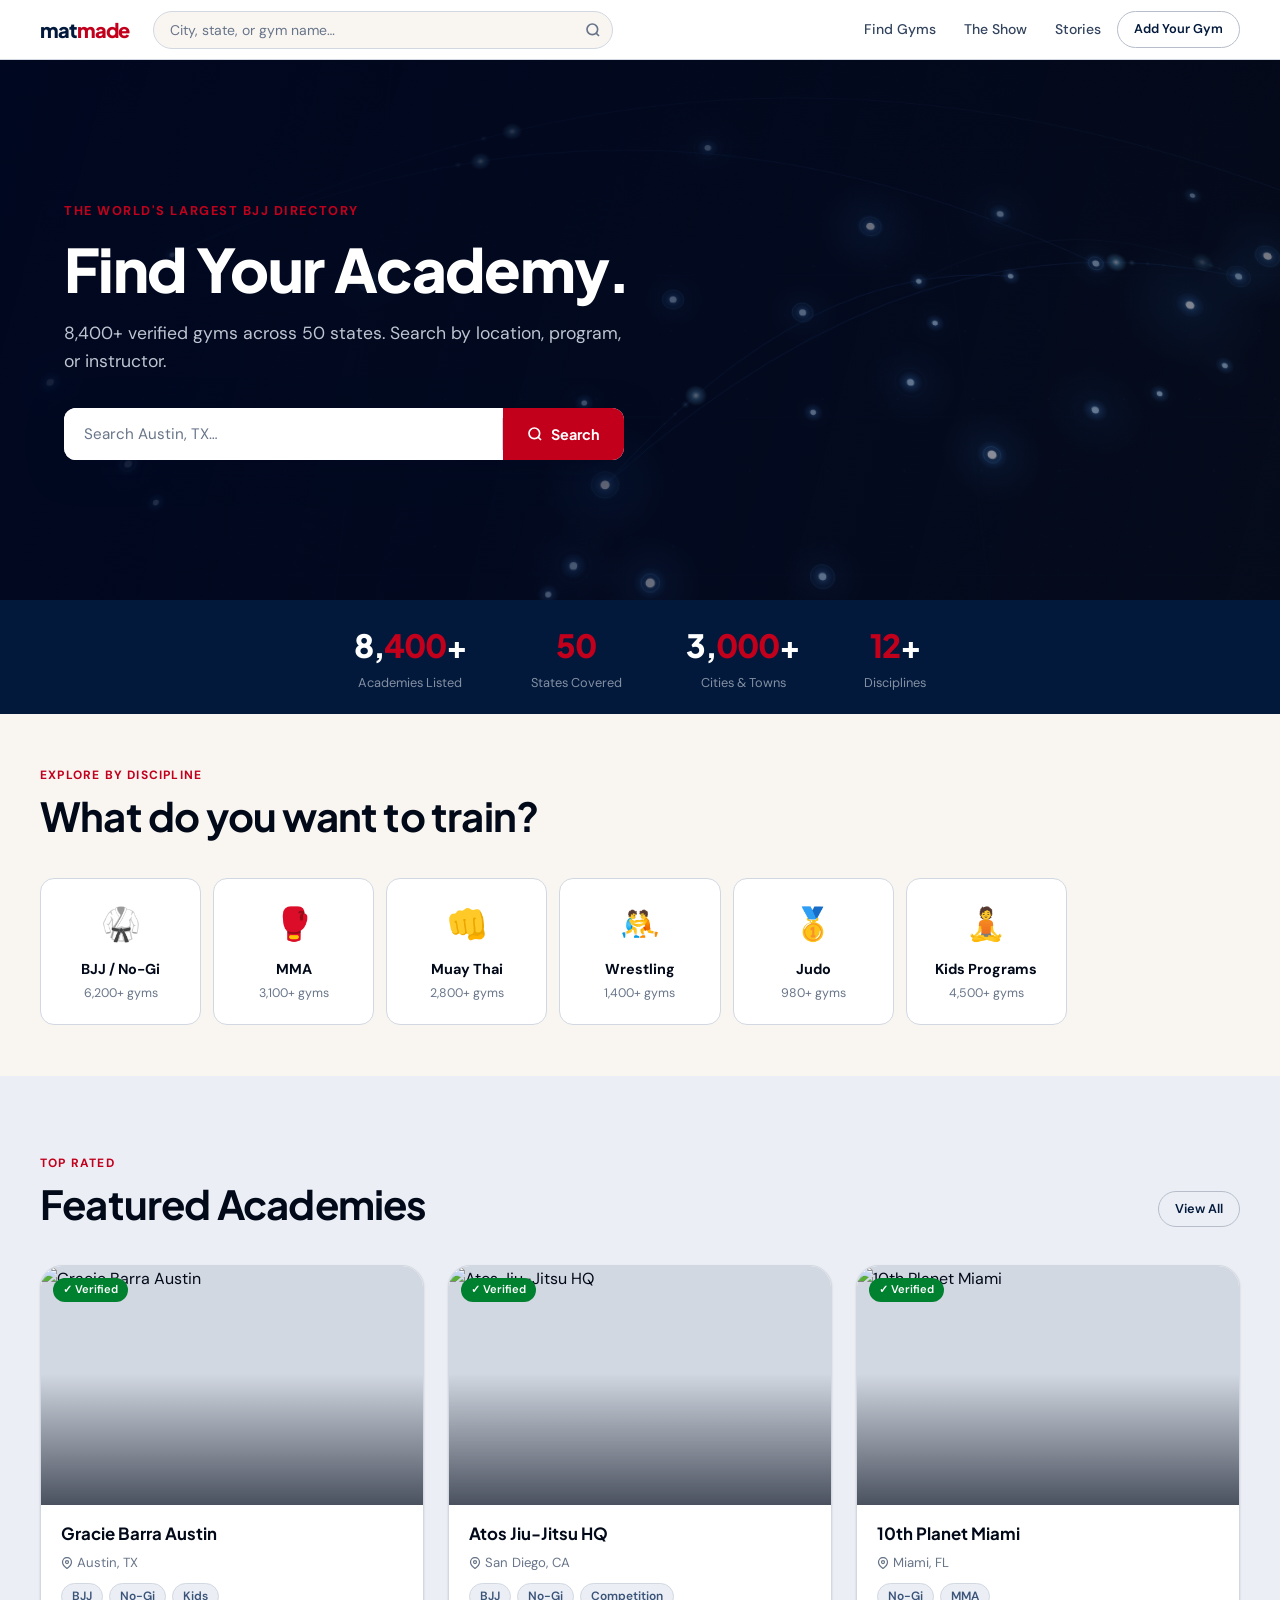
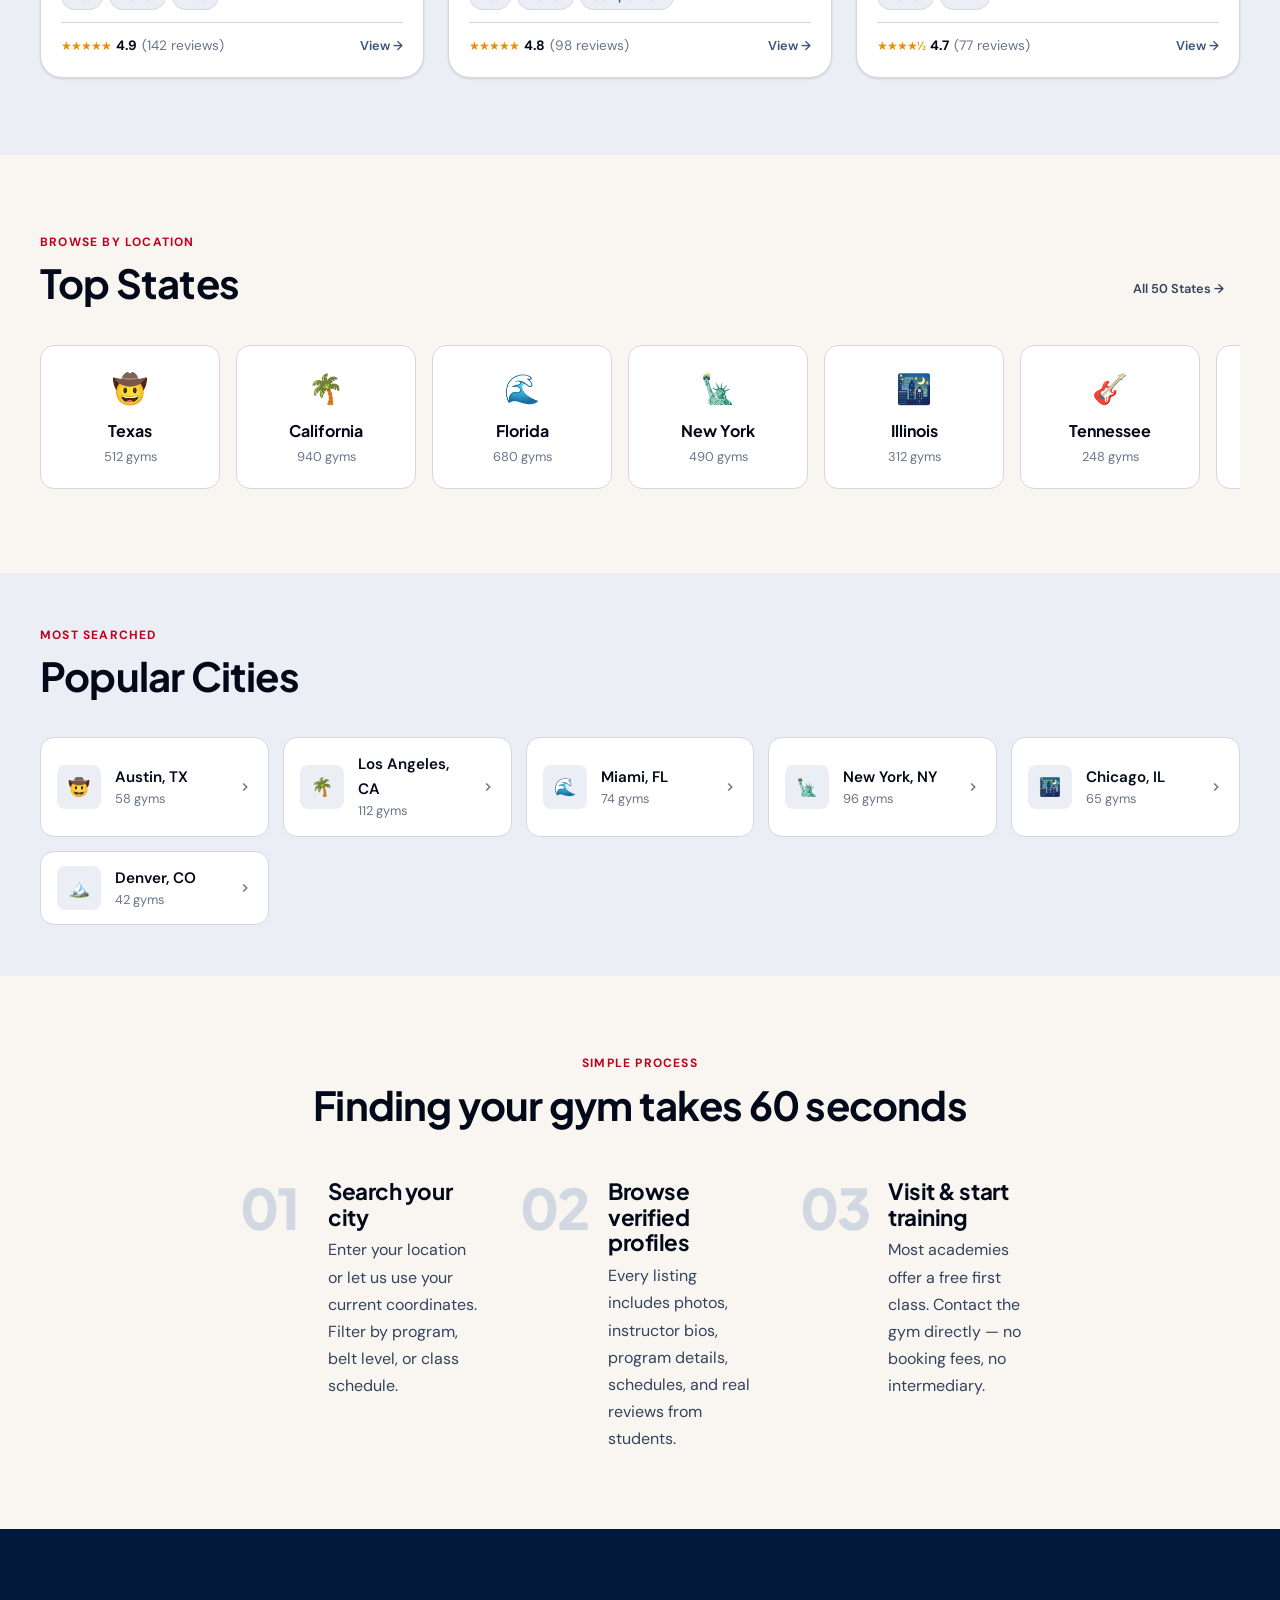
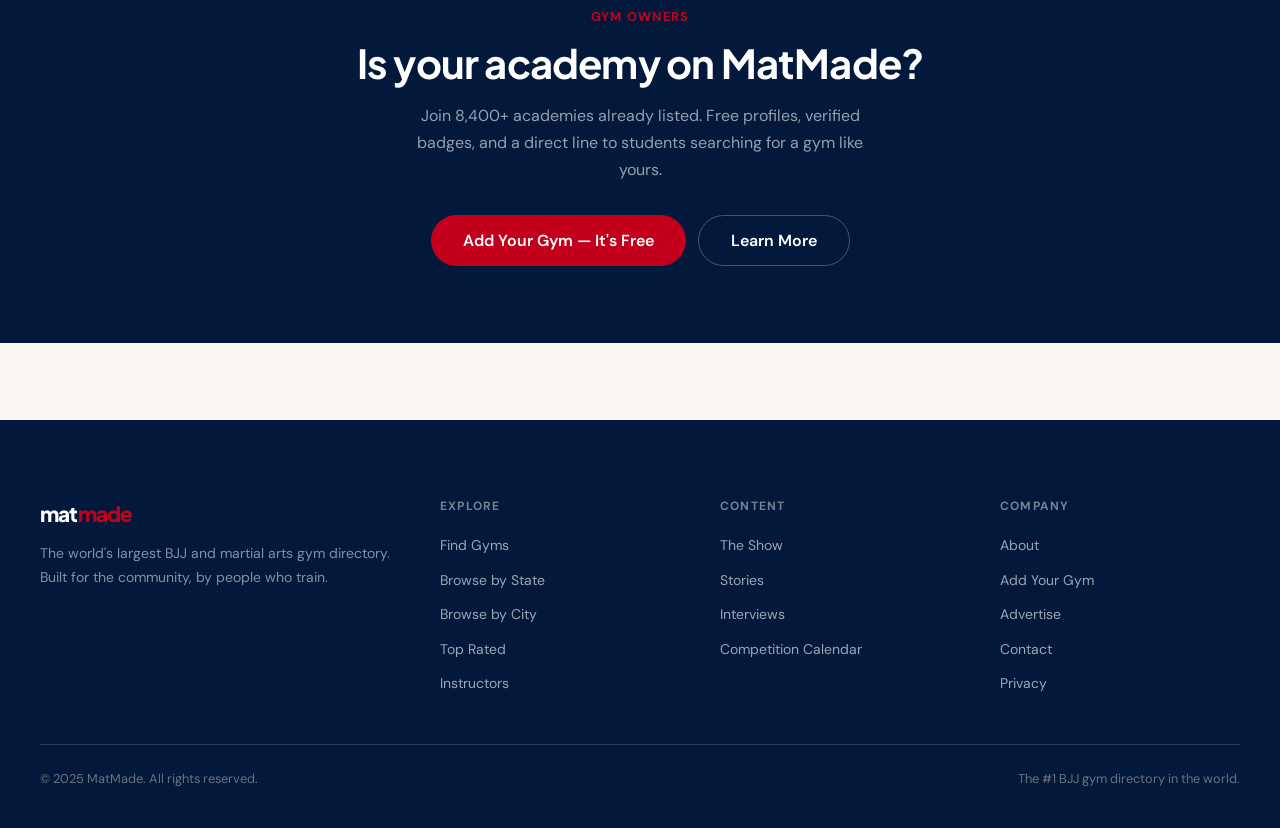
==== commit 0b7ba908: "Replace hero image with animated 3D US map — canvas with city pins and arcs" ====
--- a/index.html
+++ b/index.html
@@ -49,7 +49,11 @@
 
 <!-- Hero -->
 <section class="home-hero">
-  <div class="home-hero-bg"></div>
+  <div class="home-hero-bg">
+    <div class="map-3d-wrapper">
+      <canvas id="hero-canvas"></canvas>
+    </div>
+  </div>
   <div class="home-hero-overlay"></div>
   <div class="home-hero-content fade-up">
     <p class="home-hero-eyebrow">The World's Largest BJJ Directory</p>
@@ -483,5 +487,225 @@
 </nav>
 
 <script src="js/app.js"></script>
+<script>
+(function initHeroMap() {
+  const canvas = document.getElementById('hero-canvas');
+  if (!canvas) return;
+  const ctx = canvas.getContext('2d');
+
+  // US cities: [lat, lng, weight 1-3]
+  const CITIES = [
+    [34.05,-118.25,3],[37.77,-122.42,2],[47.61,-122.33,2],[45.52,-122.68,1],
+    [36.17,-115.14,2],[39.74,-104.98,2],[33.45,-112.07,2],[32.72,-117.16,2],
+    [32.78,-96.80, 3],[29.76,-95.37, 3],[30.27,-97.74, 2],[29.42,-98.49, 1],
+    [44.98,-93.27, 2],[41.85,-87.65, 3],[42.33,-83.05, 2],[36.17,-86.78, 2],
+    [33.75,-84.39, 3],[25.77,-80.19, 2],[28.54,-81.38, 1],[35.23,-80.84, 2],
+    [38.90,-77.04, 3],[39.95,-75.17, 2],[40.71,-74.01, 3],[42.36,-71.06, 2],
+    [39.10,-94.58, 2],[29.95,-90.07, 2],[35.15,-90.05, 1],[39.96,-82.99, 1],
+    [35.47,-97.52, 1],[40.76,-111.89,1],[39.77,-86.16, 1],[40.44,-79.99, 2],
+    [35.78,-78.64, 1],[27.95,-82.46, 2],[38.25,-85.76, 1],[38.63,-90.20, 2],
+    [43.05,-76.15, 1],[32.22,-110.97,1],[38.58,-121.49,1],[36.75,-76.30, 1],
+  ];
+
+  const LAT_MIN = 23, LAT_MAX = 51;
+  const LNG_MIN = -128, LNG_MAX = -63;
+
+  let W = 0, H = 0, t = 0;
+  const arcs = [];
+  const MAX_ARCS = 7;
+
+  function resize() {
+    const wrap = canvas.parentElement;
+    W = wrap.offsetWidth;
+    H = wrap.offsetHeight;
+    canvas.width  = W;
+    canvas.height = H;
+  }
+
+  function project(lat, lng) {
+    const x = (lng - LNG_MIN) / (LNG_MAX - LNG_MIN) * W;
+    const y = (1 - (lat - LAT_MIN) / (LAT_MAX - LAT_MIN)) * H;
+    return [x, y];
+  }
+
+  function drawGrid() {
+    const step = Math.max(W, H) * 0.038;
+    ctx.fillStyle = 'rgba(90,130,220,0.07)';
+    for (let x = step / 2; x < W; x += step) {
+      for (let y = step / 2; y < H; y += step) {
+        ctx.beginPath();
+        ctx.arc(x, y, 1.2, 0, Math.PI * 2);
+        ctx.fill();
+      }
+    }
+  }
+
+  function drawLatLines() {
+    ctx.strokeStyle = 'rgba(80,120,200,0.04)';
+    ctx.lineWidth = 0.8;
+    for (let lat = 25; lat <= 50; lat += 5) {
+      const [, y] = project(lat, LNG_MIN);
+      ctx.beginPath();
+      ctx.moveTo(0, y);
+      ctx.lineTo(W, y);
+      ctx.stroke();
+    }
+    for (let lng = -125; lng <= -65; lng += 10) {
+      const [x] = project(LAT_MIN, lng);
+      ctx.beginPath();
+      ctx.moveTo(x, 0);
+      ctx.lineTo(x, H);
+      ctx.stroke();
+    }
+  }
+
+  function drawCities() {
+    CITIES.forEach(([lat, lng, w]) => {
+      const [x, y] = project(lat, lng);
+      if (x < -40 || x > W + 40 || y < -40 || y > H + 40) return;
+
+      const pulse = Math.sin(t * 0.025 + lat * 7.3 + lng * 3.1) * 0.5 + 0.5;
+      const r = 2 + w * 0.8;
+
+      // Outer halo
+      const outerR = r * (8 + pulse * 5) * (w / 3 + 0.4);
+      const g0 = ctx.createRadialGradient(x, y, 0, x, y, outerR);
+      g0.addColorStop(0, `rgba(60,160,255,${0.12 * w / 3})`);
+      g0.addColorStop(1, 'rgba(60,160,255,0)');
+      ctx.fillStyle = g0;
+      ctx.beginPath(); ctx.arc(x, y, outerR, 0, Math.PI * 2); ctx.fill();
+
+      // Mid glow
+      const midR = r * 3.5;
+      const g1 = ctx.createRadialGradient(x, y, 0, x, y, midR);
+      g1.addColorStop(0, `rgba(160,210,255,${0.55 * (0.7 + pulse * 0.3)})`);
+      g1.addColorStop(0.5, 'rgba(80,160,255,0.2)');
+      g1.addColorStop(1, 'rgba(80,160,255,0)');
+      ctx.fillStyle = g1;
+      ctx.beginPath(); ctx.arc(x, y, midR, 0, Math.PI * 2); ctx.fill();
+
+      // Pin dot
+      ctx.fillStyle = w === 3 ? 'rgba(255,255,255,0.95)' : 'rgba(200,230,255,0.85)';
+      ctx.beginPath(); ctx.arc(x, y, r, 0, Math.PI * 2); ctx.fill();
+
+      // Pulse ring (major cities only)
+      if (w >= 2) {
+        const ringR = r + 4 + pulse * 10;
+        const ringA = (1 - pulse) * 0.35;
+        ctx.strokeStyle = `rgba(100,190,255,${ringA})`;
+        ctx.lineWidth = 0.8;
+        ctx.beginPath(); ctx.arc(x, y, ringR, 0, Math.PI * 2); ctx.stroke();
+      }
+    });
+  }
+
+  function bezier(t, x1, y1, cx, cy, x2, y2) {
+    const m = 1 - t;
+    return [
+      m*m*x1 + 2*m*t*cx + t*t*x2,
+      m*m*y1 + 2*m*t*cy + t*t*y2,
+    ];
+  }
+
+  function spawnArc() {
+    if (arcs.length >= MAX_ARCS) return;
+    const i = Math.floor(Math.random() * CITIES.length);
+    let j = Math.floor(Math.random() * CITIES.length);
+    while (j === i) j = Math.floor(Math.random() * CITIES.length);
+
+    const [x1, y1] = project(CITIES[i][0], CITIES[i][1]);
+    const [x2, y2] = project(CITIES[j][0], CITIES[j][1]);
+    const dist = Math.hypot(x2 - x1, y2 - y1);
+
+    // Prefer longer arcs (more dramatic)
+    if (dist < W * 0.15) return;
+
+    const mx = (x1 + x2) / 2;
+    const my = (y1 + y2) / 2 - dist * 0.28;
+
+    arcs.push({ x1, y1, x2, y2, mx, my,
+      progress: 0,
+      speed: 0.005 + Math.random() * 0.004,
+      life: 0, maxLife: 280 + Math.random() * 160,
+    });
+  }
+
+  function drawArcs() {
+    for (let i = arcs.length - 1; i >= 0; i--) {
+      const a = arcs[i];
+      const fade = Math.min(a.life / 25, 1) * Math.min((a.maxLife - a.life) / 25, 1);
+
+      // Arc path
+      ctx.strokeStyle = `rgba(60,140,255,${0.18 * fade})`;
+      ctx.lineWidth = 1;
+      ctx.beginPath();
+      ctx.moveTo(a.x1, a.y1);
+      ctx.quadraticCurveTo(a.mx, a.my, a.x2, a.y2);
+      ctx.stroke();
+
+      // Particle + trail
+      const [px, py] = bezier(a.progress, a.x1, a.y1, a.mx, a.my, a.x2, a.y2);
+      for (let s = 3; s >= 0; s--) {
+        const tp = Math.max(0, a.progress - s * 0.025);
+        const [tx, ty] = bezier(tp, a.x1, a.y1, a.mx, a.my, a.x2, a.y2);
+        const tr = s === 0 ? 4.5 : 2.5 / (s + 0.5);
+        const ta = s === 0 ? 0.9 * fade : (0.3 / s) * fade;
+        const gp = ctx.createRadialGradient(tx, ty, 0, tx, ty, tr * 2.5);
+        gp.addColorStop(0, `rgba(255,255,255,${ta})`);
+        gp.addColorStop(0.4, `rgba(120,210,255,${ta * 0.5})`);
+        gp.addColorStop(1, 'rgba(120,210,255,0)');
+        ctx.fillStyle = gp;
+        ctx.beginPath(); ctx.arc(tx, ty, tr * 2.5, 0, Math.PI * 2); ctx.fill();
+      }
+
+      a.progress += a.speed;
+      a.life++;
+      if (a.life >= a.maxLife || a.progress > 1.02) arcs.splice(i, 1);
+    }
+  }
+
+  function frame() {
+    ctx.clearRect(0, 0, W, H);
+
+    // Base background
+    ctx.fillStyle = '#080e1c';
+    ctx.fillRect(0, 0, W, H);
+
+    // Atmospheric depth fog (top = further away)
+    const fog = ctx.createLinearGradient(0, 0, 0, H);
+    fog.addColorStop(0,   'rgba(6,10,22,0.55)');
+    fog.addColorStop(0.4, 'rgba(6,10,22,0)');
+    fog.addColorStop(1,   'rgba(6,10,22,0)');
+
+    drawLatLines();
+    drawGrid();
+    drawArcs();
+    drawCities();
+
+    // Overlay fog after drawing
+    ctx.fillStyle = fog;
+    ctx.fillRect(0, 0, W, H);
+
+    // Subtle vignette edges
+    const vig = ctx.createRadialGradient(W/2, H/2, H*0.3, W/2, H/2, H*0.9);
+    vig.addColorStop(0, 'rgba(6,10,22,0)');
+    vig.addColorStop(1, 'rgba(6,10,22,0.45)');
+    ctx.fillStyle = vig;
+    ctx.fillRect(0, 0, W, H);
+
+    if (Math.random() < 0.018) spawnArc();
+    t++;
+    requestAnimationFrame(frame);
+  }
+
+  window.addEventListener('resize', () => { resize(); });
+  resize();
+
+  // Pre-seed arcs
+  for (let i = 0; i < 5; i++) setTimeout(spawnArc, i * 600);
+
+  frame();
+})();
+</script>
 </body>
 </html>
--- a/css/style.css
+++ b/css/style.css
@@ -510,7 +510,19 @@
 }
 .home-hero-bg {
   position: absolute; inset: 0;
-  background: url('https://images.unsplash.com/photo-1570655652364-2e0a67455ac6?w=1600&q=80') center/cover no-repeat;
+  background: oklch(9% 0.045 258);
+  overflow: hidden;
+}
+.map-3d-wrapper {
+  position: absolute;
+  width: 155%; height: 165%;
+  left: -27%; top: -28%;
+  transform: perspective(1100px) rotateX(22deg);
+  transform-origin: 50% 55%;
+}
+#hero-canvas {
+  width: 100%; height: 100%;
+  display: block;
 }
 .home-hero-overlay {
   position: absolute; inset: 0;
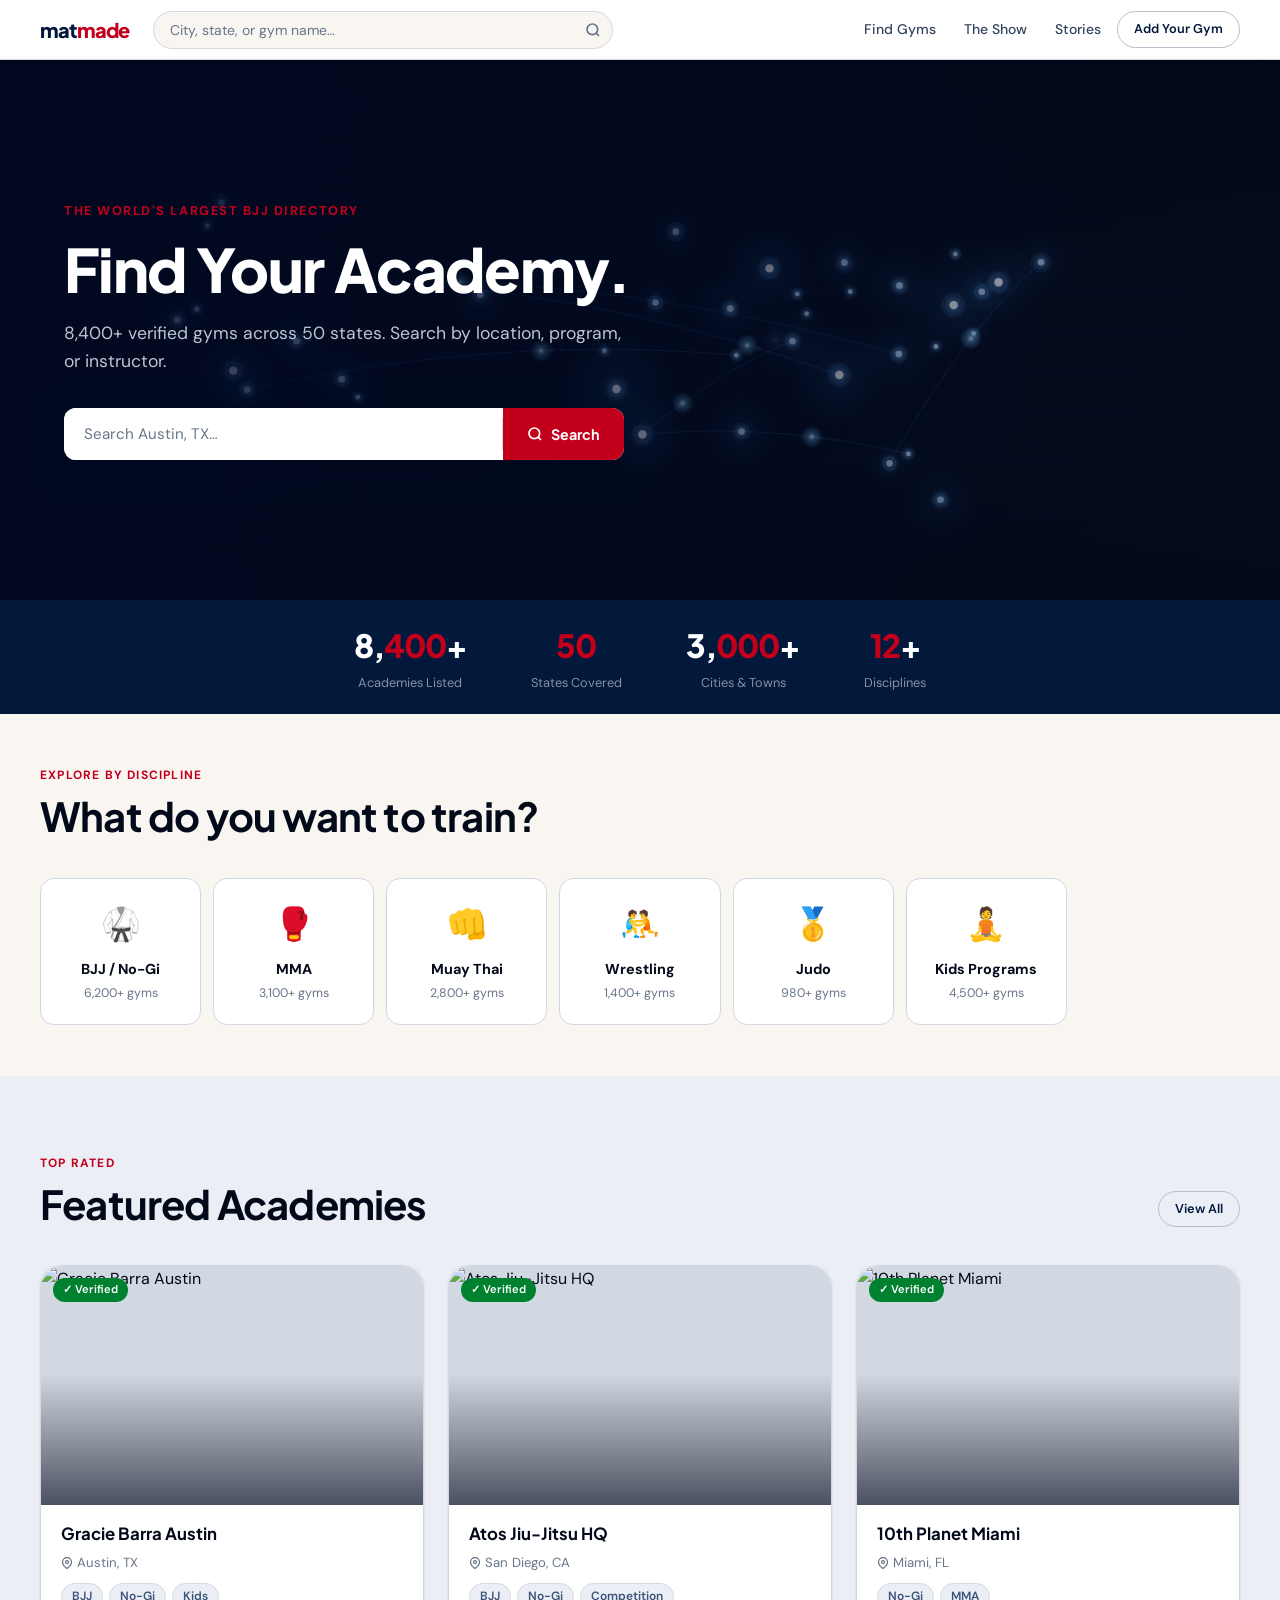
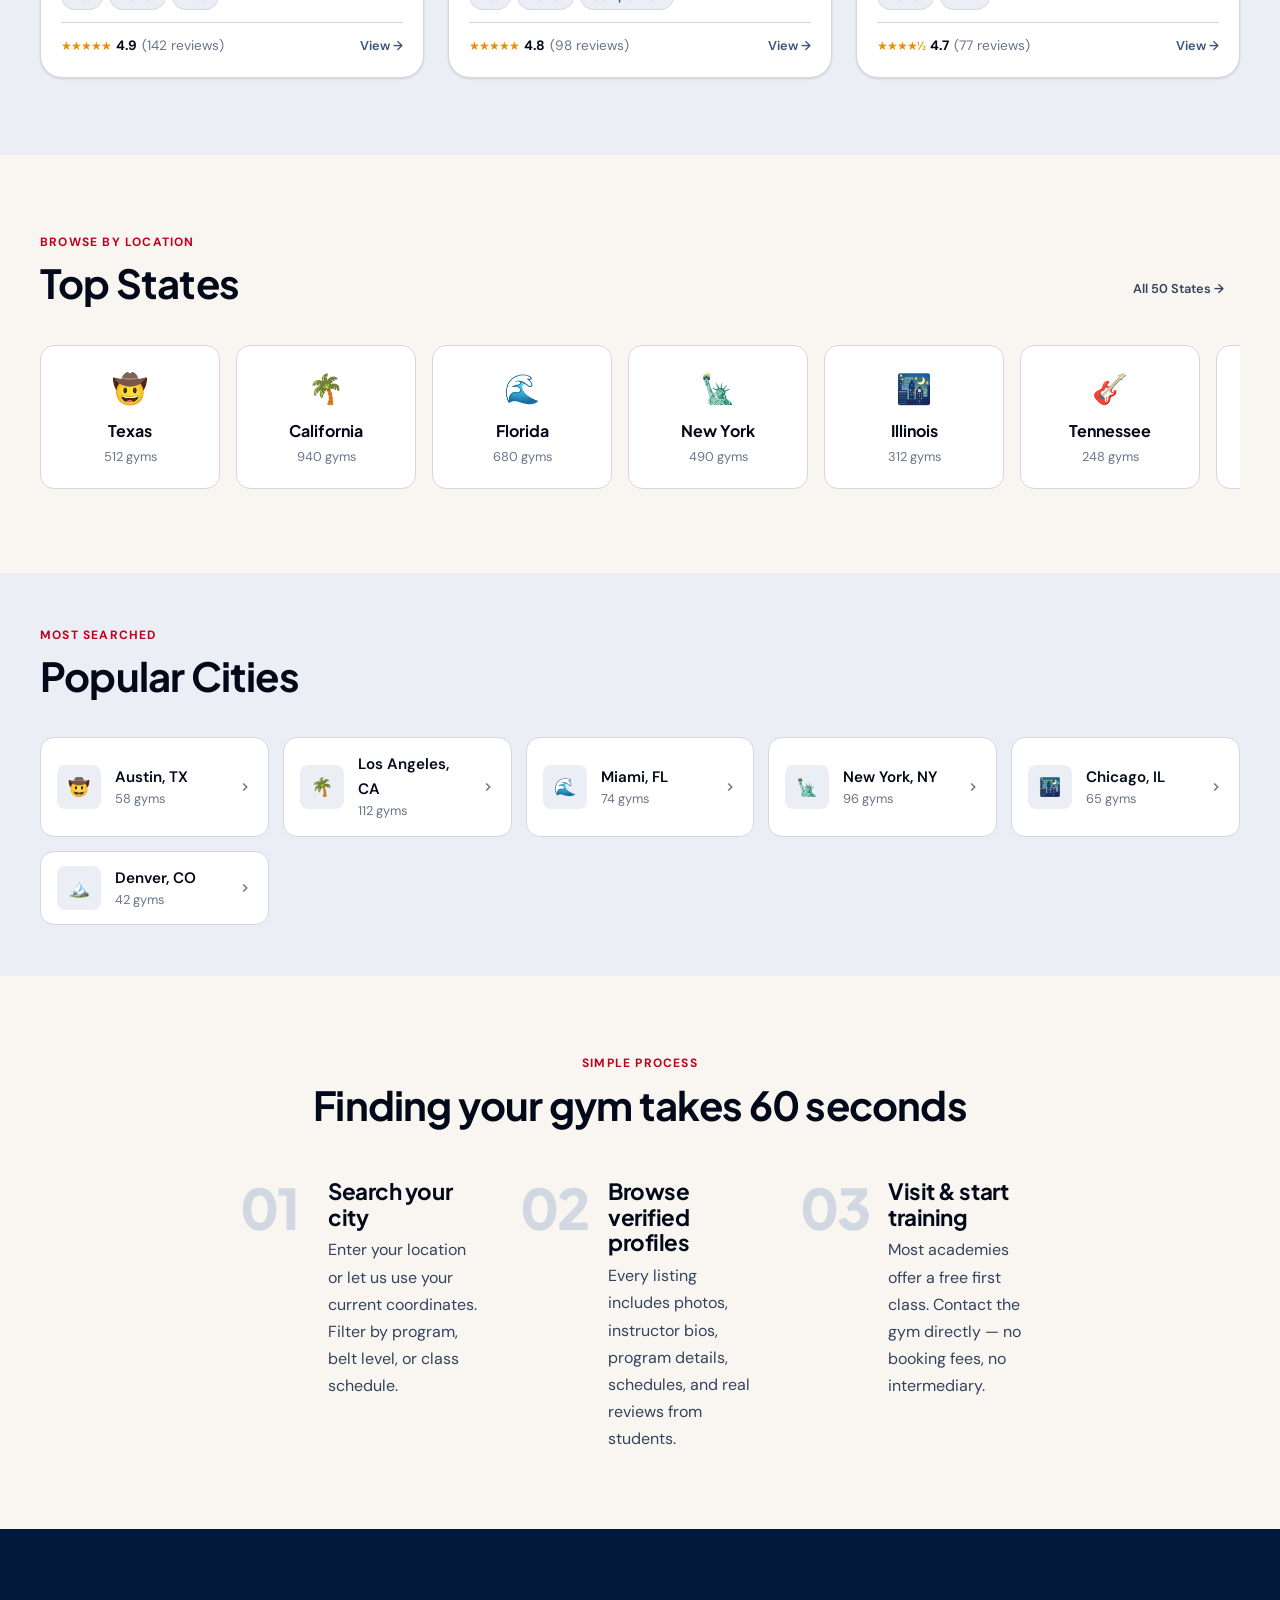
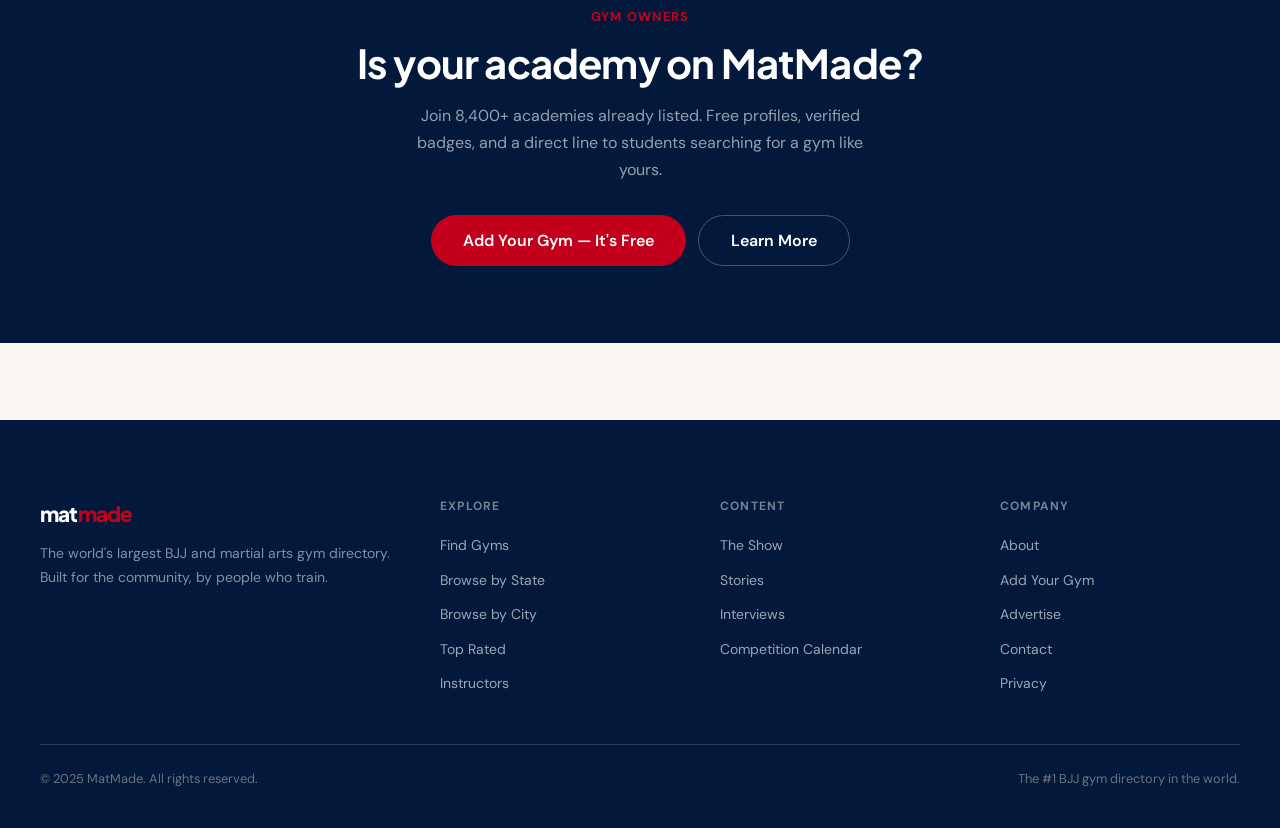
==== commit e02586ea: "Fix hero map: canvas fills full section, true perspective projection in canvas math" ====
--- a/index.html
+++ b/index.html
@@ -50,9 +50,7 @@
 <!-- Hero -->
 <section class="home-hero">
   <div class="home-hero-bg">
-    <div class="map-3d-wrapper">
-      <canvas id="hero-canvas"></canvas>
-    </div>
+    <canvas id="hero-canvas"></canvas>
   </div>
   <div class="home-hero-overlay"></div>
   <div class="home-hero-content fade-up">
@@ -507,54 +505,66 @@
     [43.05,-76.15, 1],[32.22,-110.97,1],[38.58,-121.49,1],[36.75,-76.30, 1],
   ];
 
-  const LAT_MIN = 23, LAT_MAX = 51;
+  const LAT_MIN = 22, LAT_MAX = 52;
   const LNG_MIN = -128, LNG_MAX = -63;
+
+  // Perspective parameters — tilts the flat map so north recedes to horizon
+  const THETA = 28 * Math.PI / 180;
+  const COS_T = Math.cos(THETA);
+  const SIN_T = Math.sin(THETA);
+  const FOCAL = 1.5;
 
   let W = 0, H = 0, t = 0;
   const arcs = [];
   const MAX_ARCS = 7;
 
   function resize() {
-    const wrap = canvas.parentElement;
-    W = wrap.offsetWidth;
-    H = wrap.offsetHeight;
-    canvas.width  = W;
-    canvas.height = H;
+    W = canvas.clientWidth  || canvas.parentElement.clientWidth;
+    H = canvas.clientHeight || canvas.parentElement.clientHeight;
+    canvas.width  = W * (window.devicePixelRatio || 1);
+    canvas.height = H * (window.devicePixelRatio || 1);
+    ctx.scale(window.devicePixelRatio || 1, window.devicePixelRatio || 1);
   }
 
+  // True perspective projection: north recedes, south advances
   function project(lat, lng) {
-    const x = (lng - LNG_MIN) / (LNG_MAX - LNG_MIN) * W;
-    const y = (1 - (lat - LAT_MIN) / (LAT_MAX - LAT_MIN)) * H;
-    return [x, y];
+    const nx = (lng - LNG_MIN) / (LNG_MAX - LNG_MIN);
+    const ny = 1 - (lat - LAT_MIN) / (LAT_MAX - LAT_MIN);
+    const x  = nx - 0.5;
+    const y  = ny - 0.5;
+    const zp = -y * SIN_T;   // negative y (north) → positive depth
+    const yp =  y * COS_T;
+    const ps = FOCAL / (FOCAL + zp);
+    return [
+      W / 2 + x  * ps * W * 0.88,
+      H / 2 + yp * ps * H * 0.84,
+    ];
   }
 
   function drawGrid() {
-    const step = Math.max(W, H) * 0.038;
-    ctx.fillStyle = 'rgba(90,130,220,0.07)';
-    for (let x = step / 2; x < W; x += step) {
-      for (let y = step / 2; y < H; y += step) {
-        ctx.beginPath();
-        ctx.arc(x, y, 1.2, 0, Math.PI * 2);
-        ctx.fill();
+    ctx.lineWidth = 0.6;
+    // Latitude lines
+    for (let lat = 25; lat <= 50; lat += 3) {
+      const a = (lat % 10 === 0) ? 0.09 : 0.045;
+      ctx.strokeStyle = `rgba(80,130,220,${a})`;
+      ctx.beginPath();
+      let first = true;
+      for (let lng = LNG_MIN; lng <= LNG_MAX; lng += 1) {
+        const [x, y] = project(lat, lng);
+        if (first) { ctx.moveTo(x, y); first = false; } else ctx.lineTo(x, y);
       }
-    }
-  }
-
-  function drawLatLines() {
-    ctx.strokeStyle = 'rgba(80,120,200,0.04)';
-    ctx.lineWidth = 0.8;
-    for (let lat = 25; lat <= 50; lat += 5) {
-      const [, y] = project(lat, LNG_MIN);
-      ctx.beginPath();
-      ctx.moveTo(0, y);
-      ctx.lineTo(W, y);
       ctx.stroke();
     }
-    for (let lng = -125; lng <= -65; lng += 10) {
-      const [x] = project(LAT_MIN, lng);
+    // Longitude lines — converge toward the horizon
+    for (let lng = -125; lng <= -65; lng += 5) {
+      const a = (lng % 20 === 0) ? 0.09 : 0.045;
+      ctx.strokeStyle = `rgba(80,130,220,${a})`;
       ctx.beginPath();
-      ctx.moveTo(x, 0);
-      ctx.lineTo(x, H);
+      let first = true;
+      for (let lat = LAT_MIN; lat <= LAT_MAX; lat += 1) {
+        const [x, y] = project(lat, lng);
+        if (first) { ctx.moveTo(x, y); first = false; } else ctx.lineTo(x, y);
+      }
       ctx.stroke();
     }
   }
@@ -563,147 +573,132 @@
     CITIES.forEach(([lat, lng, w]) => {
       const [x, y] = project(lat, lng);
       if (x < -40 || x > W + 40 || y < -40 || y > H + 40) return;
-
-      const pulse = Math.sin(t * 0.025 + lat * 7.3 + lng * 3.1) * 0.5 + 0.5;
-      const r = 2 + w * 0.8;
+      const pulse = Math.sin(t * 0.025 + lat * 7.3) * 0.5 + 0.5;
+      const r = 1.5 + w * 0.9;
 
       // Outer halo
-      const outerR = r * (8 + pulse * 5) * (w / 3 + 0.4);
+      const outerR = r * (6 + pulse * 4) * (w / 3 + 0.5);
       const g0 = ctx.createRadialGradient(x, y, 0, x, y, outerR);
-      g0.addColorStop(0, `rgba(60,160,255,${0.12 * w / 3})`);
+      g0.addColorStop(0, `rgba(60,160,255,${0.14 * w / 3})`);
       g0.addColorStop(1, 'rgba(60,160,255,0)');
       ctx.fillStyle = g0;
       ctx.beginPath(); ctx.arc(x, y, outerR, 0, Math.PI * 2); ctx.fill();
 
       // Mid glow
-      const midR = r * 3.5;
-      const g1 = ctx.createRadialGradient(x, y, 0, x, y, midR);
-      g1.addColorStop(0, `rgba(160,210,255,${0.55 * (0.7 + pulse * 0.3)})`);
-      g1.addColorStop(0.5, 'rgba(80,160,255,0.2)');
+      const g1 = ctx.createRadialGradient(x, y, 0, x, y, r * 3.2);
+      g1.addColorStop(0, `rgba(160,215,255,${0.65 * (0.7 + pulse * 0.3)})`);
       g1.addColorStop(1, 'rgba(80,160,255,0)');
       ctx.fillStyle = g1;
-      ctx.beginPath(); ctx.arc(x, y, midR, 0, Math.PI * 2); ctx.fill();
-
-      // Pin dot
+      ctx.beginPath(); ctx.arc(x, y, r * 3.2, 0, Math.PI * 2); ctx.fill();
+
+      // Core dot
       ctx.fillStyle = w === 3 ? 'rgba(255,255,255,0.95)' : 'rgba(200,230,255,0.85)';
       ctx.beginPath(); ctx.arc(x, y, r, 0, Math.PI * 2); ctx.fill();
 
-      // Pulse ring (major cities only)
+      // Pulse ring (weight >= 2)
       if (w >= 2) {
-        const ringR = r + 4 + pulse * 10;
-        const ringA = (1 - pulse) * 0.35;
-        ctx.strokeStyle = `rgba(100,190,255,${ringA})`;
+        const ringR = r + 3 + pulse * 8;
+        ctx.strokeStyle = `rgba(100,190,255,${(1 - pulse) * 0.32})`;
         ctx.lineWidth = 0.8;
         ctx.beginPath(); ctx.arc(x, y, ringR, 0, Math.PI * 2); ctx.stroke();
       }
     });
   }
 
-  function bezier(t, x1, y1, cx, cy, x2, y2) {
-    const m = 1 - t;
-    return [
-      m*m*x1 + 2*m*t*cx + t*t*x2,
-      m*m*y1 + 2*m*t*cy + t*t*y2,
-    ];
-  }
+  function lerp(a, b, t) { return a + (b - a) * t; }
 
   function spawnArc() {
     if (arcs.length >= MAX_ARCS) return;
-    const i = Math.floor(Math.random() * CITIES.length);
+    let i = Math.floor(Math.random() * CITIES.length);
     let j = Math.floor(Math.random() * CITIES.length);
-    while (j === i) j = Math.floor(Math.random() * CITIES.length);
-
-    const [x1, y1] = project(CITIES[i][0], CITIES[i][1]);
-    const [x2, y2] = project(CITIES[j][0], CITIES[j][1]);
-    const dist = Math.hypot(x2 - x1, y2 - y1);
-
-    // Prefer longer arcs (more dramatic)
-    if (dist < W * 0.15) return;
-
-    const mx = (x1 + x2) / 2;
-    const my = (y1 + y2) / 2 - dist * 0.28;
-
-    arcs.push({ x1, y1, x2, y2, mx, my,
+    let tries = 0;
+    while ((j === i || Math.hypot(CITIES[i][0]-CITIES[j][0], CITIES[i][1]-CITIES[j][1]) < 8) && tries++ < 20) {
+      j = Math.floor(Math.random() * CITIES.length);
+    }
+    if (tries >= 20) return;
+    const [lat1, lng1] = CITIES[i];
+    const [lat2, lng2] = CITIES[j];
+    // Arc peak: lifted latitude midpoint (higher = more arc)
+    const dist = Math.hypot(lat2-lat1, lng2-lng1);
+    arcs.push({
+      lat1, lng1, lat2, lng2,
+      mlat: (lat1+lat2)/2 + dist*0.1,
+      mlng: (lng1+lng2)/2,
       progress: 0,
       speed: 0.005 + Math.random() * 0.004,
-      life: 0, maxLife: 280 + Math.random() * 160,
+      life: 0, maxLife: 290 + Math.random() * 160,
     });
   }
+
+  function bz(t, a, b, c) { const m=1-t; return m*m*a + 2*m*t*b + t*t*c; }
 
   function drawArcs() {
     for (let i = arcs.length - 1; i >= 0; i--) {
       const a = arcs[i];
-      const fade = Math.min(a.life / 25, 1) * Math.min((a.maxLife - a.life) / 25, 1);
-
-      // Arc path
-      ctx.strokeStyle = `rgba(60,140,255,${0.18 * fade})`;
+      const fade = Math.min(a.life/25,1) * Math.min((a.maxLife-a.life)/25,1);
+
+      // Draw arc as projected lat/lng bezier
+      ctx.strokeStyle = `rgba(55,145,255,${0.22*fade})`;
       ctx.lineWidth = 1;
       ctx.beginPath();
-      ctx.moveTo(a.x1, a.y1);
-      ctx.quadraticCurveTo(a.mx, a.my, a.x2, a.y2);
+      const STEPS = 32;
+      for (let s = 0; s <= STEPS; s++) {
+        const tp = s/STEPS;
+        const [x, y] = project(bz(tp,a.lat1,a.mlat,a.lat2), bz(tp,a.lng1,a.mlng,a.lng2));
+        if (s === 0) ctx.moveTo(x, y); else ctx.lineTo(x, y);
+      }
       ctx.stroke();
 
-      // Particle + trail
-      const [px, py] = bezier(a.progress, a.x1, a.y1, a.mx, a.my, a.x2, a.y2);
-      for (let s = 3; s >= 0; s--) {
-        const tp = Math.max(0, a.progress - s * 0.025);
-        const [tx, ty] = bezier(tp, a.x1, a.y1, a.mx, a.my, a.x2, a.y2);
+      // Traveling particle + trail
+      for (let s = 4; s >= 0; s--) {
+        const tp = Math.max(0, a.progress - s * 0.022);
+        const [tx, ty] = project(bz(tp,a.lat1,a.mlat,a.lat2), bz(tp,a.lng1,a.mlng,a.lng2));
         const tr = s === 0 ? 4.5 : 2.5 / (s + 0.5);
-        const ta = s === 0 ? 0.9 * fade : (0.3 / s) * fade;
-        const gp = ctx.createRadialGradient(tx, ty, 0, tx, ty, tr * 2.5);
+        const ta = s === 0 ? 0.92*fade : 0.22*fade/s;
+        const gp = ctx.createRadialGradient(tx,ty,0,tx,ty,tr*2.5);
         gp.addColorStop(0, `rgba(255,255,255,${ta})`);
-        gp.addColorStop(0.4, `rgba(120,210,255,${ta * 0.5})`);
+        gp.addColorStop(0.35, `rgba(120,210,255,${ta*0.5})`);
         gp.addColorStop(1, 'rgba(120,210,255,0)');
         ctx.fillStyle = gp;
-        ctx.beginPath(); ctx.arc(tx, ty, tr * 2.5, 0, Math.PI * 2); ctx.fill();
+        ctx.beginPath(); ctx.arc(tx,ty,tr*2.5,0,Math.PI*2); ctx.fill();
       }
 
       a.progress += a.speed;
       a.life++;
-      if (a.life >= a.maxLife || a.progress > 1.02) arcs.splice(i, 1);
+      if (a.life >= a.maxLife || a.progress > 1.05) arcs.splice(i, 1);
     }
   }
 
   function frame() {
     ctx.clearRect(0, 0, W, H);
 
-    // Base background
-    ctx.fillStyle = '#080e1c';
+    ctx.fillStyle = '#060d1a';
     ctx.fillRect(0, 0, W, H);
 
-    // Atmospheric depth fog (top = further away)
-    const fog = ctx.createLinearGradient(0, 0, 0, H);
-    fog.addColorStop(0,   'rgba(6,10,22,0.55)');
-    fog.addColorStop(0.4, 'rgba(6,10,22,0)');
-    fog.addColorStop(1,   'rgba(6,10,22,0)');
-
-    drawLatLines();
     drawGrid();
     drawArcs();
     drawCities();
 
-    // Overlay fog after drawing
-    ctx.fillStyle = fog;
-    ctx.fillRect(0, 0, W, H);
-
-    // Subtle vignette edges
-    const vig = ctx.createRadialGradient(W/2, H/2, H*0.3, W/2, H/2, H*0.9);
-    vig.addColorStop(0, 'rgba(6,10,22,0)');
-    vig.addColorStop(1, 'rgba(6,10,22,0.45)');
-    ctx.fillStyle = vig;
-    ctx.fillRect(0, 0, W, H);
+    // Horizon fog: top of canvas = north = furthest point
+    const fogTop = ctx.createLinearGradient(0, 0, 0, H * 0.42);
+    fogTop.addColorStop(0,   'rgba(4,7,18,0.72)');
+    fogTop.addColorStop(1,   'rgba(4,7,18,0)');
+    ctx.fillStyle = fogTop; ctx.fillRect(0, 0, W, H);
+
+    // Bottom vignette
+    const fogBot = ctx.createLinearGradient(0, H*0.72, 0, H);
+    fogBot.addColorStop(0, 'rgba(4,7,18,0)');
+    fogBot.addColorStop(1, 'rgba(4,7,18,0.45)');
+    ctx.fillStyle = fogBot; ctx.fillRect(0, H*0.72, W, H);
 
     if (Math.random() < 0.018) spawnArc();
     t++;
     requestAnimationFrame(frame);
   }
 
-  window.addEventListener('resize', () => { resize(); });
+  window.addEventListener('resize', () => resize());
   resize();
-
-  // Pre-seed arcs
   for (let i = 0; i < 5; i++) setTimeout(spawnArc, i * 600);
-
   frame();
 })();
 </script>
--- a/css/style.css
+++ b/css/style.css
@@ -513,14 +513,8 @@
   background: oklch(9% 0.045 258);
   overflow: hidden;
 }
-.map-3d-wrapper {
-  position: absolute;
-  width: 155%; height: 165%;
-  left: -27%; top: -28%;
-  transform: perspective(1100px) rotateX(22deg);
-  transform-origin: 50% 55%;
-}
 #hero-canvas {
+  position: absolute; inset: 0;
   width: 100%; height: 100%;
   display: block;
 }
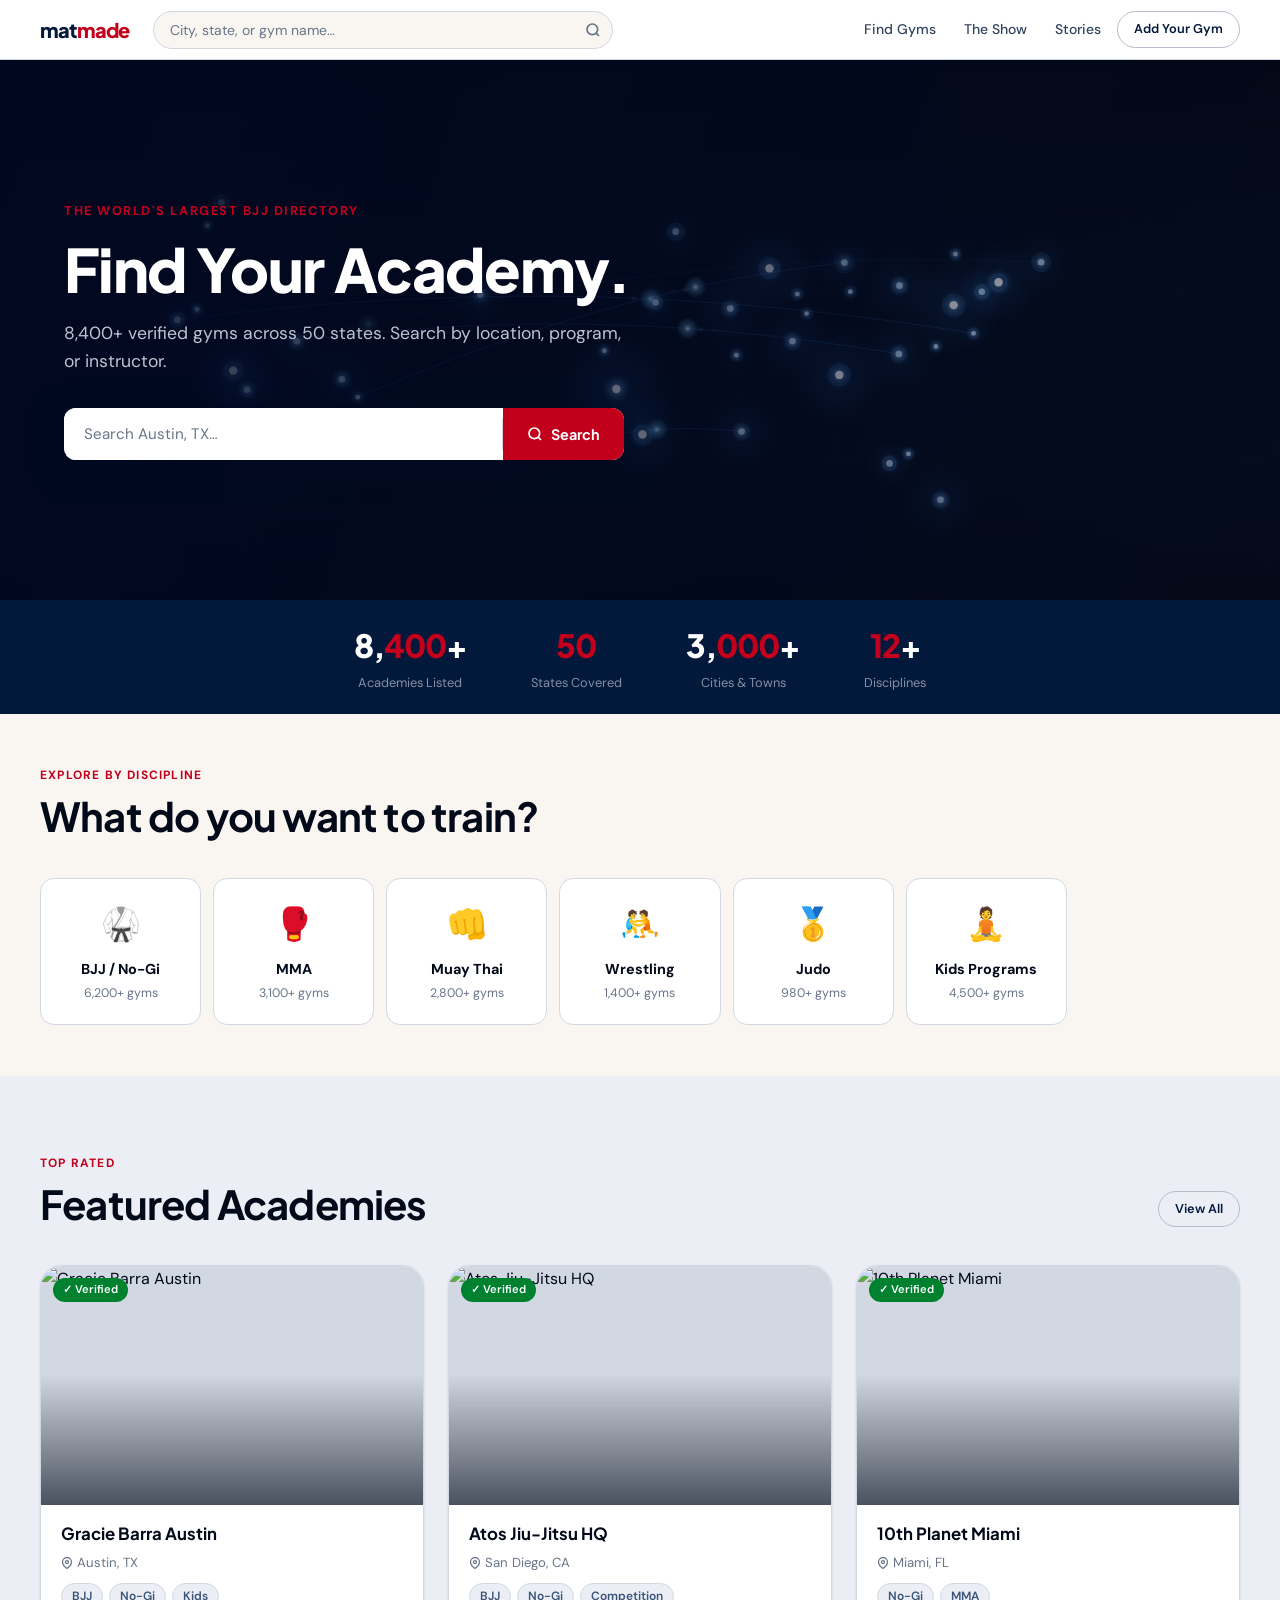
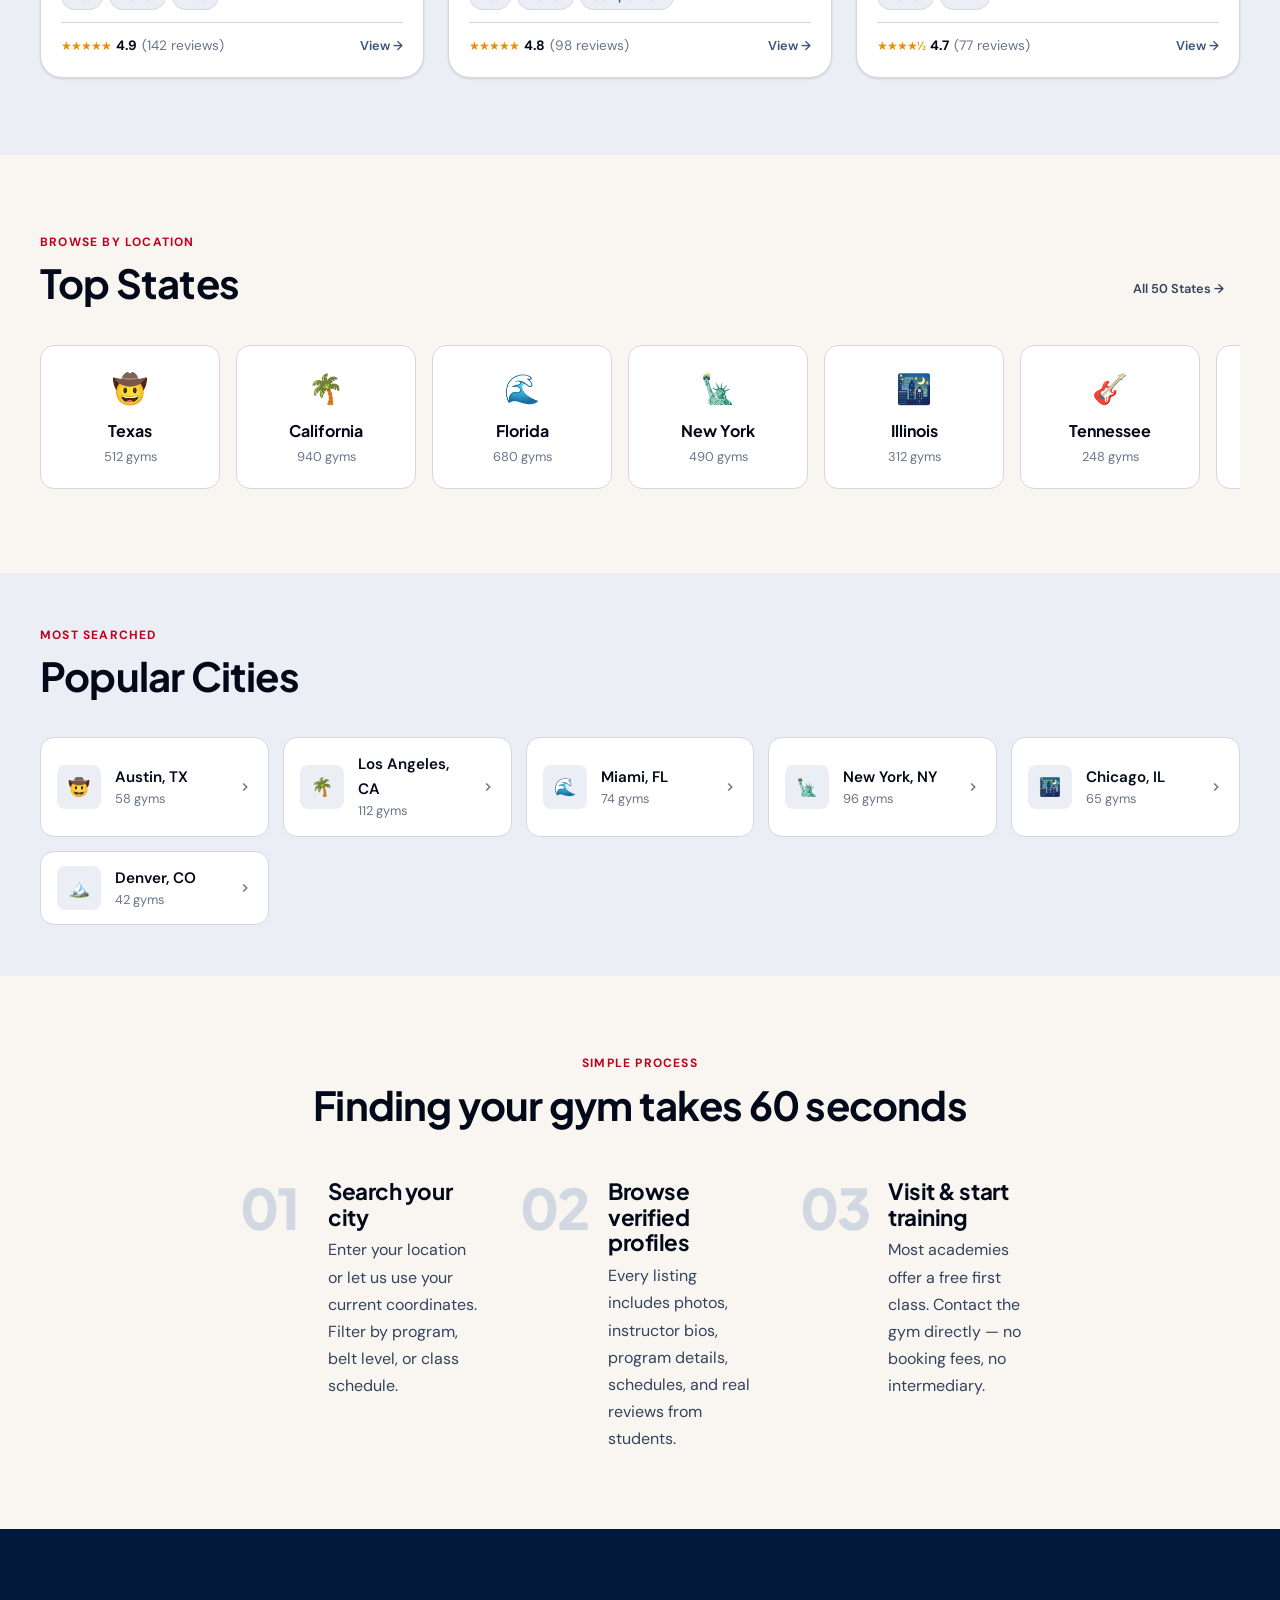
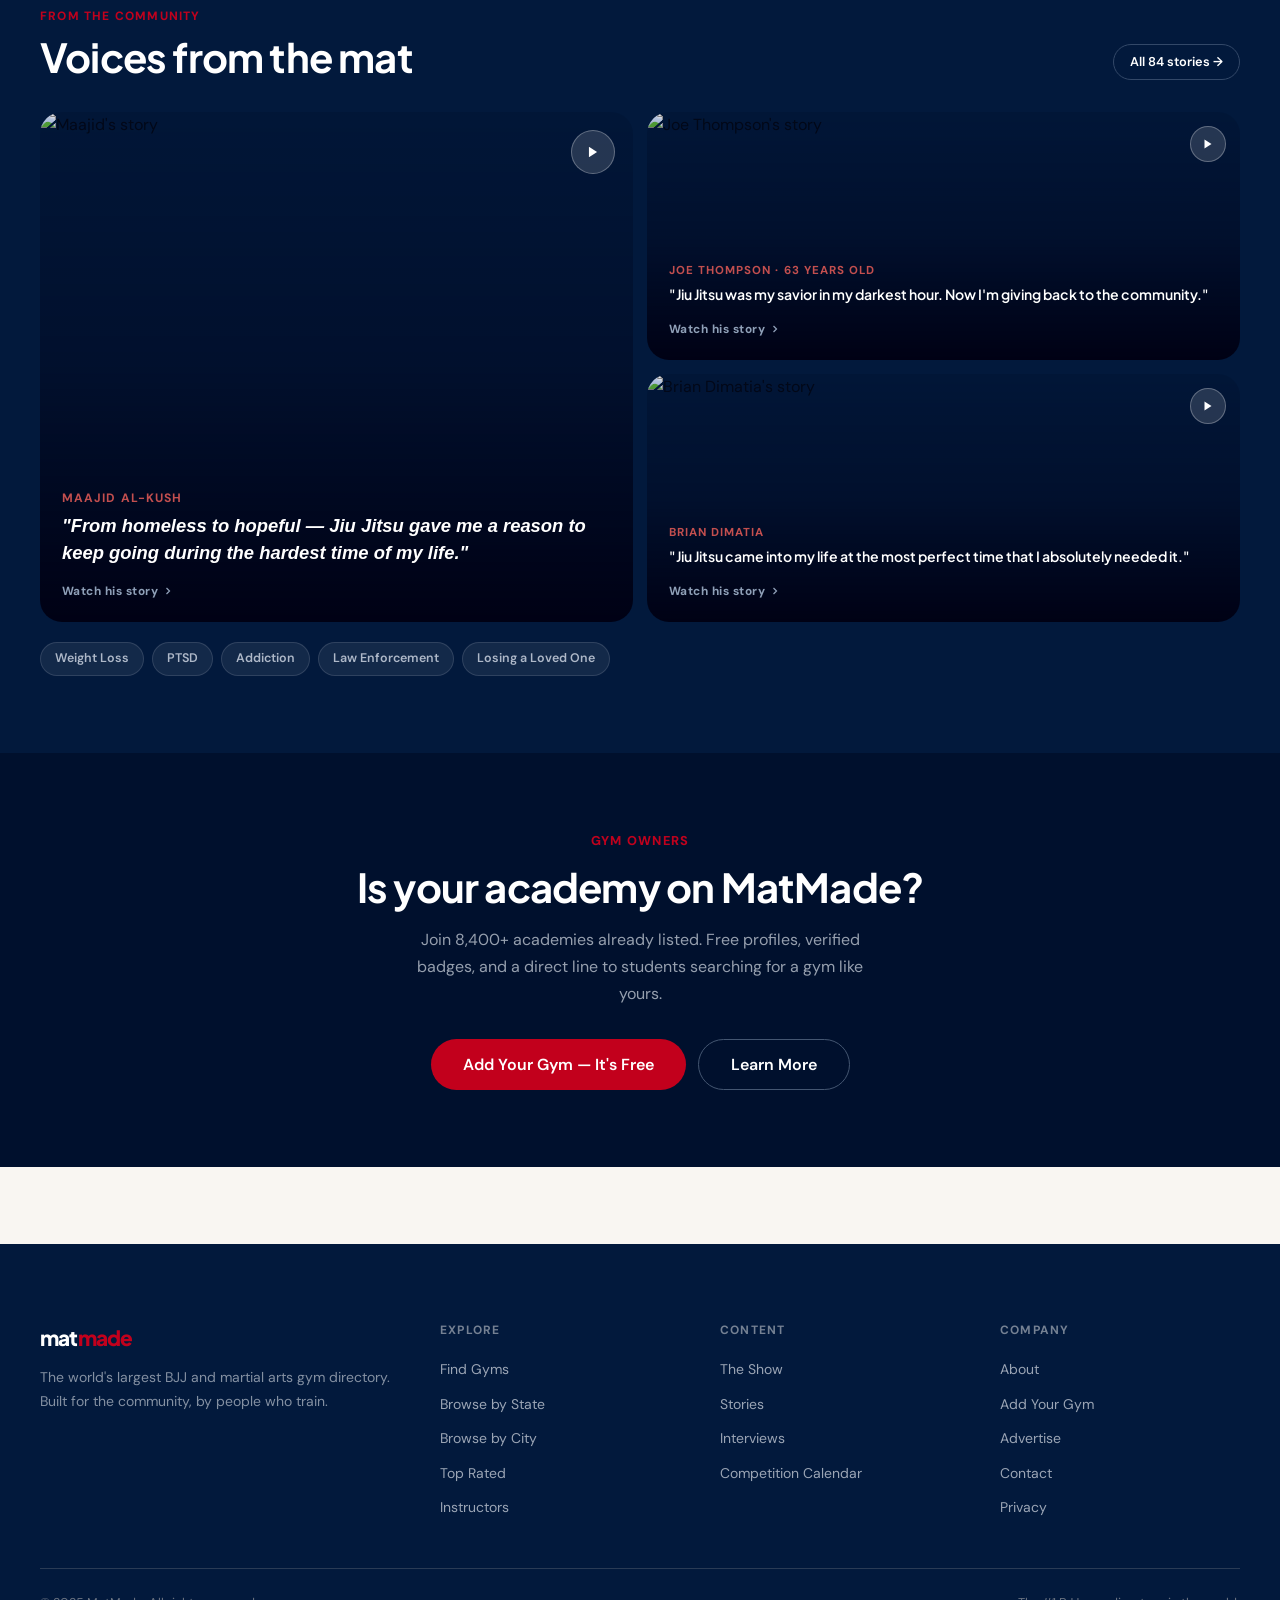
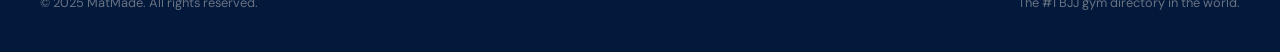
==== commit 44eaeb3d: "Add community stories to homepage and gym pages Surfaces the 84 real MatMade video testimonials as a" ====
--- a/index.html
+++ b/index.html
@@ -404,8 +404,77 @@
   </div>
 </section>
 
+<!-- Stories from the community -->
+<section style="background: var(--navy); padding: clamp(48px, 6vw, 80px) 0 clamp(48px, 6vw, 80px);">
+  <div class="container">
+    <div class="section-header" style="margin-bottom: clamp(20px, 2.5vw, 32px)">
+      <div>
+        <p class="section-eyebrow">From The Community</p>
+        <h2 style="color:white">Voices from the mat</h2>
+      </div>
+      <a href="https://matmade.com/story" target="_blank" rel="noopener" class="btn btn-outline btn-sm" style="color:white; border-color: oklch(40% 0.06 258); flex-shrink:0">
+        All 84 stories →
+      </a>
+    </div>
+    <div class="stories-editorial">
+
+      <!-- Featured: Maajid -->
+      <a href="https://youtu.be/aF81I53EDNE" target="_blank" rel="noopener" class="story-card story-card-featured fade-up">
+        <img class="story-card-img" src="https://img.youtube.com/vi/aF81I53EDNE/hqdefault.jpg" alt="Maajid's story" loading="lazy">
+        <div class="story-card-overlay"></div>
+        <div class="story-card-play">
+          <svg xmlns="http://www.w3.org/2000/svg" width="14" height="14" viewBox="0 0 24 24" fill="currentColor" aria-hidden="true"><polygon points="5 3 19 12 5 21 5 3"/></svg>
+        </div>
+        <div class="story-card-body">
+          <div class="story-card-byline">Maajid AL-kush</div>
+          <p class="story-card-quote">"From homeless to hopeful — Jiu Jitsu gave me a reason to keep going during the hardest time of my life."</p>
+          <span class="story-card-cta">Watch his story <svg xmlns="http://www.w3.org/2000/svg" width="12" height="12" viewBox="0 0 24 24" fill="none" stroke="currentColor" stroke-width="2.5" aria-hidden="true"><polyline points="9 18 15 12 9 6"/></svg></span>
+        </div>
+      </a>
+
+      <!-- Small: Joe Thompson -->
+      <a href="https://youtu.be/_2y54UGK2vI" target="_blank" rel="noopener" class="story-card fade-up fade-up-delay-1">
+        <img class="story-card-img" src="https://img.youtube.com/vi/_2y54UGK2vI/hqdefault.jpg" alt="Joe Thompson's story" loading="lazy">
+        <div class="story-card-overlay"></div>
+        <div class="story-card-play">
+          <svg xmlns="http://www.w3.org/2000/svg" width="12" height="12" viewBox="0 0 24 24" fill="currentColor" aria-hidden="true"><polygon points="5 3 19 12 5 21 5 3"/></svg>
+        </div>
+        <div class="story-card-body">
+          <div class="story-card-byline">Joe Thompson · 63 years old</div>
+          <p class="story-card-quote">"Jiu Jitsu was my savior in my darkest hour. Now I'm giving back to the community."</p>
+          <span class="story-card-cta">Watch his story <svg xmlns="http://www.w3.org/2000/svg" width="12" height="12" viewBox="0 0 24 24" fill="none" stroke="currentColor" stroke-width="2.5" aria-hidden="true"><polyline points="9 18 15 12 9 6"/></svg></span>
+        </div>
+      </a>
+
+      <!-- Small: Brian Dimatia -->
+      <a href="https://youtu.be/LYuzb7qUGfs" target="_blank" rel="noopener" class="story-card fade-up fade-up-delay-2">
+        <img class="story-card-img" src="https://img.youtube.com/vi/LYuzb7qUGfs/hqdefault.jpg" alt="Brian Dimatia's story" loading="lazy">
+        <div class="story-card-overlay"></div>
+        <div class="story-card-play">
+          <svg xmlns="http://www.w3.org/2000/svg" width="12" height="12" viewBox="0 0 24 24" fill="currentColor" aria-hidden="true"><polygon points="5 3 19 12 5 21 5 3"/></svg>
+        </div>
+        <div class="story-card-body">
+          <div class="story-card-byline">Brian Dimatia</div>
+          <p class="story-card-quote">"Jiu Jitsu came into my life at the most perfect time that I absolutely needed it."</p>
+          <span class="story-card-cta">Watch his story <svg xmlns="http://www.w3.org/2000/svg" width="12" height="12" viewBox="0 0 24 24" fill="none" stroke="currentColor" stroke-width="2.5" aria-hidden="true"><polyline points="9 18 15 12 9 6"/></svg></span>
+        </div>
+      </a>
+
+    </div>
+
+    <!-- Theme tags -->
+    <div style="display:flex; gap:8px; flex-wrap:wrap; margin-top:20px;">
+      <a href="https://matmade.com/story?Tags=Weight+Loss" target="_blank" rel="noopener" class="story-tag">Weight Loss</a>
+      <a href="https://matmade.com/story?Tags=PTSD" target="_blank" rel="noopener" class="story-tag">PTSD</a>
+      <a href="https://matmade.com/story?Tags=Addiction" target="_blank" rel="noopener" class="story-tag">Addiction</a>
+      <a href="https://matmade.com/story?Tags=Law+Enforcement" target="_blank" rel="noopener" class="story-tag">Law Enforcement</a>
+      <a href="https://matmade.com/story?Tags=Losing+a+Loved+One" target="_blank" rel="noopener" class="story-tag">Losing a Loved One</a>
+    </div>
+  </div>
+</section>
+
 <!-- CTA band -->
-<section style="background: var(--navy); padding: clamp(48px, 6vw, 80px) 0;">
+<section style="background: oklch(18% 0.065 258); padding: clamp(48px, 6vw, 80px) 0;">
   <div class="container" style="text-align:center">
     <p style="font-size:0.8rem;font-weight:700;letter-spacing:0.1em;text-transform:uppercase;color:var(--red);margin-bottom:12px">Gym Owners</p>
     <h2 style="color:white; margin-bottom:16px">Is your academy on MatMade?</h2>
--- a/css/style.css
+++ b/css/style.css
@@ -647,6 +647,104 @@
 }
 @media (max-width: 900px) { .map-toggle { display: flex; } }
 
+/* ─── Story cards ─── */
+.story-card {
+  position: relative; overflow: hidden;
+  border-radius: var(--r-lg); cursor: pointer;
+  display: block; text-decoration: none;
+}
+.story-card-img {
+  position: absolute; inset: 0;
+  width: 100%; height: 100%; object-fit: cover;
+  transition: transform 0.5s var(--ease-out);
+}
+.story-card:hover .story-card-img { transform: scale(1.05); }
+.story-card-overlay {
+  position: absolute; inset: 0;
+  background: linear-gradient(to top, oklch(8% 0.06 258 / 0.94) 0%, oklch(8% 0.06 258 / 0.35) 50%, oklch(8% 0.06 258 / 0.1) 100%);
+  transition: opacity 0.3s;
+}
+.story-card:hover .story-card-overlay { opacity: 0.85; }
+.story-card-play {
+  position: absolute; top: 14px; right: 14px; z-index: 2;
+  width: 36px; height: 36px; border-radius: 50%;
+  background: oklch(100% 0 0 / 0.14);
+  border: 1.5px solid oklch(100% 0 0 / 0.28);
+  display: flex; align-items: center; justify-content: center;
+  color: white; transition: background 0.15s, border-color 0.15s;
+}
+.story-card:hover .story-card-play { background: var(--red); border-color: var(--red); }
+.story-card-body {
+  position: absolute; bottom: 0; left: 0; right: 0; z-index: 2;
+  padding: 20px 22px;
+}
+.story-card-byline {
+  font-size: 0.72rem; font-weight: 700; letter-spacing: 0.09em;
+  text-transform: uppercase; color: var(--red-dim); margin-bottom: 5px;
+}
+.story-card-quote {
+  font-family: var(--font-display); font-weight: 600;
+  font-size: 0.88rem; line-height: 1.4; color: white;
+  display: -webkit-box; -webkit-line-clamp: 2; -webkit-box-orient: vertical;
+  overflow: hidden; margin-bottom: 10px;
+}
+.story-card-cta {
+  font-size: 0.74rem; font-weight: 700; color: oklch(70% 0.04 258);
+  letter-spacing: 0.04em; display: inline-flex; align-items: center; gap: 4px;
+  transition: color 0.12s;
+}
+.story-card:hover .story-card-cta { color: white; }
+
+/* Featured (large) variant */
+.story-card-featured .story-card-quote {
+  font-size: 1.15rem; -webkit-line-clamp: 4; line-height: 1.45;
+  font-style: italic;
+}
+.story-card-featured .story-card-byline { font-size: 0.76rem; }
+.story-card-featured .story-card-play { width: 44px; height: 44px; top: 18px; right: 18px; }
+
+/* Homepage editorial grid: featured left, 2 smaller right */
+.stories-editorial {
+  display: grid;
+  grid-template-columns: 1fr 1fr;
+  grid-template-rows: 248px 248px;
+  gap: 14px;
+}
+.story-card-featured { grid-row: 1 / 3; }
+@media (max-width: 760px) {
+  .stories-editorial {
+    grid-template-columns: 1fr;
+    grid-template-rows: 300px 200px 200px;
+  }
+  .story-card-featured { grid-row: auto; }
+}
+
+/* Gym page: 3-col story row */
+.stories-grid-3 {
+  display: grid;
+  grid-template-columns: repeat(3, 1fr);
+  gap: 14px;
+}
+.stories-grid-3 .story-card { height: 200px; }
+@media (max-width: 700px) {
+  .stories-grid-3 { grid-template-columns: 1fr 1fr; }
+}
+@media (max-width: 480px) {
+  .stories-grid-3 { grid-template-columns: 1fr; }
+}
+
+/* Community theme tag (stories section) */
+.story-tag {
+  display: inline-flex; align-items: center;
+  padding: 6px 14px; border-radius: 999px;
+  font-size: 0.78rem; font-weight: 600;
+  background: oklch(100% 0 0 / 0.07);
+  color: oklch(78% 0.025 258);
+  border: 1px solid oklch(100% 0 0 / 0.12);
+  cursor: pointer; transition: all 0.12s; text-decoration: none;
+}
+.story-tag:hover { background: var(--red); color: white; border-color: var(--red); }
+
 /* ─── Utilities ─── */
 .text-dim { color: var(--text-dim); }
 .text-mid { color: var(--text-mid); }
